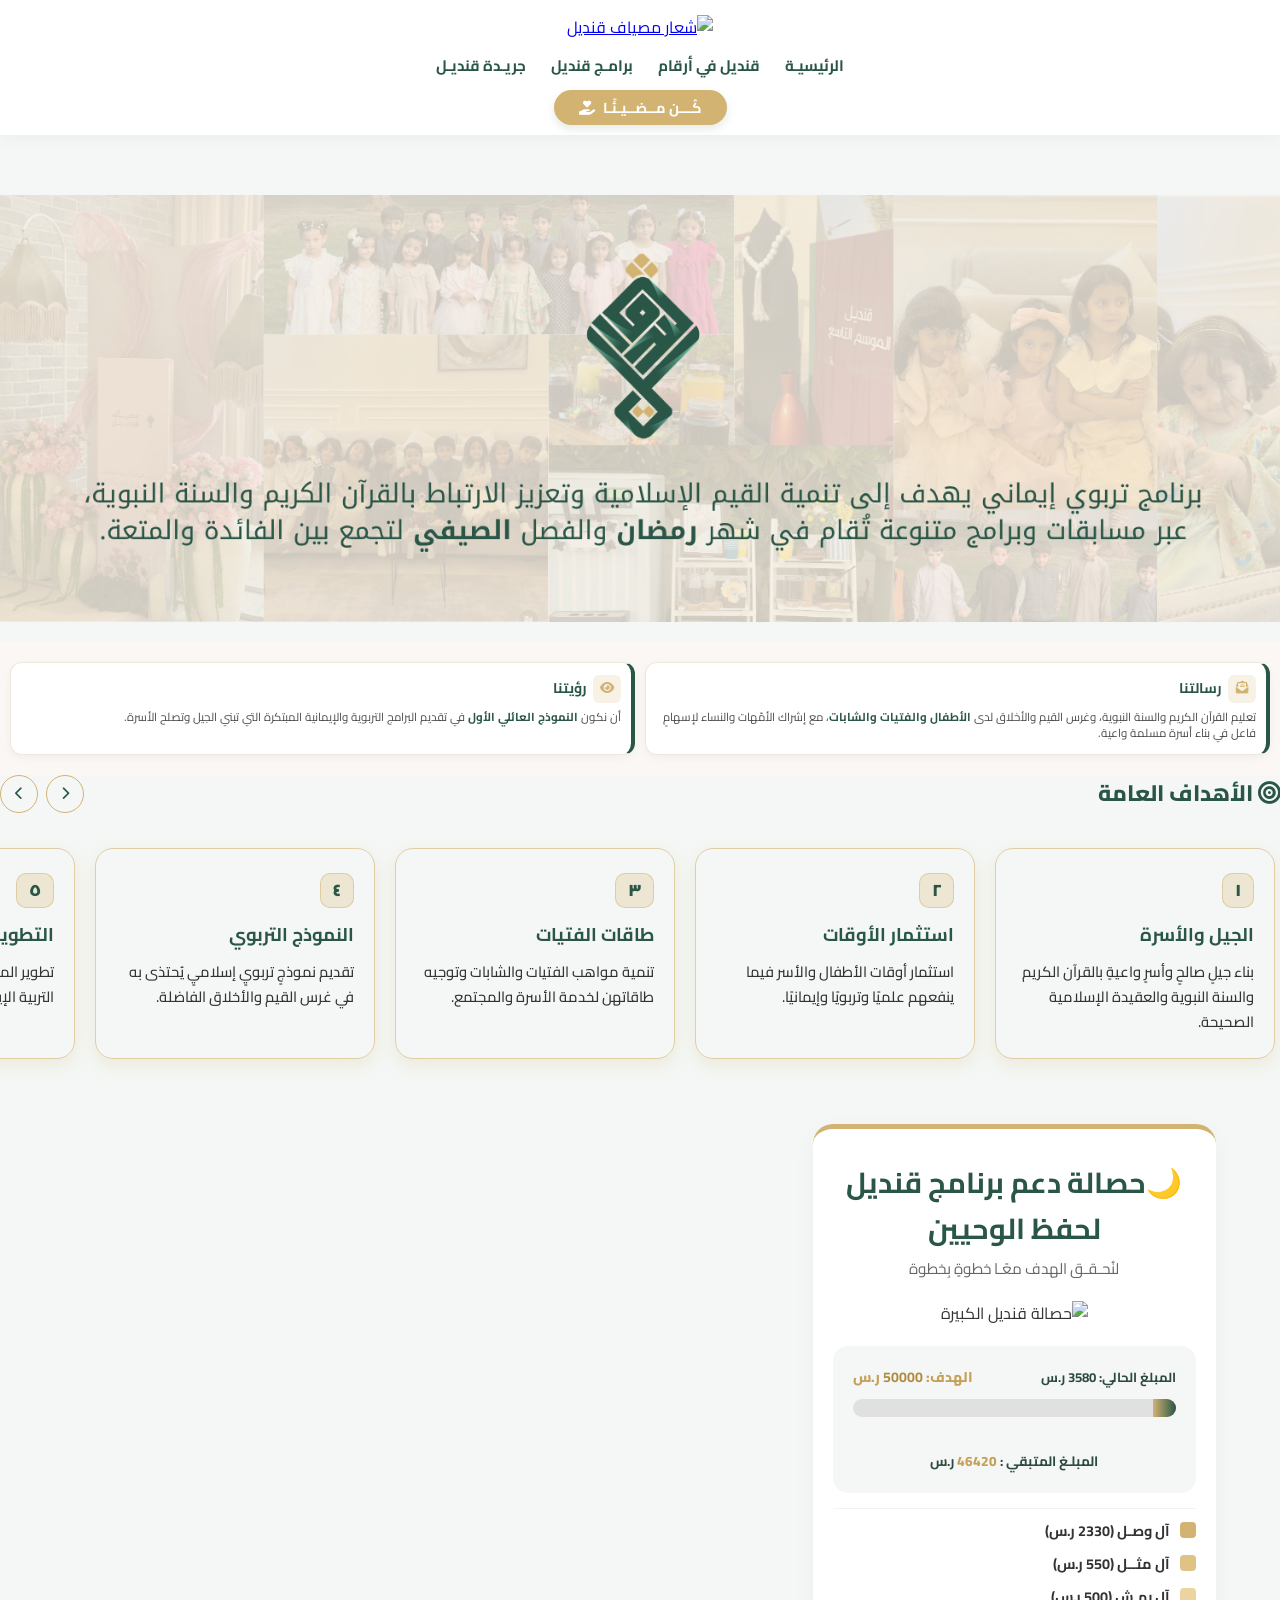
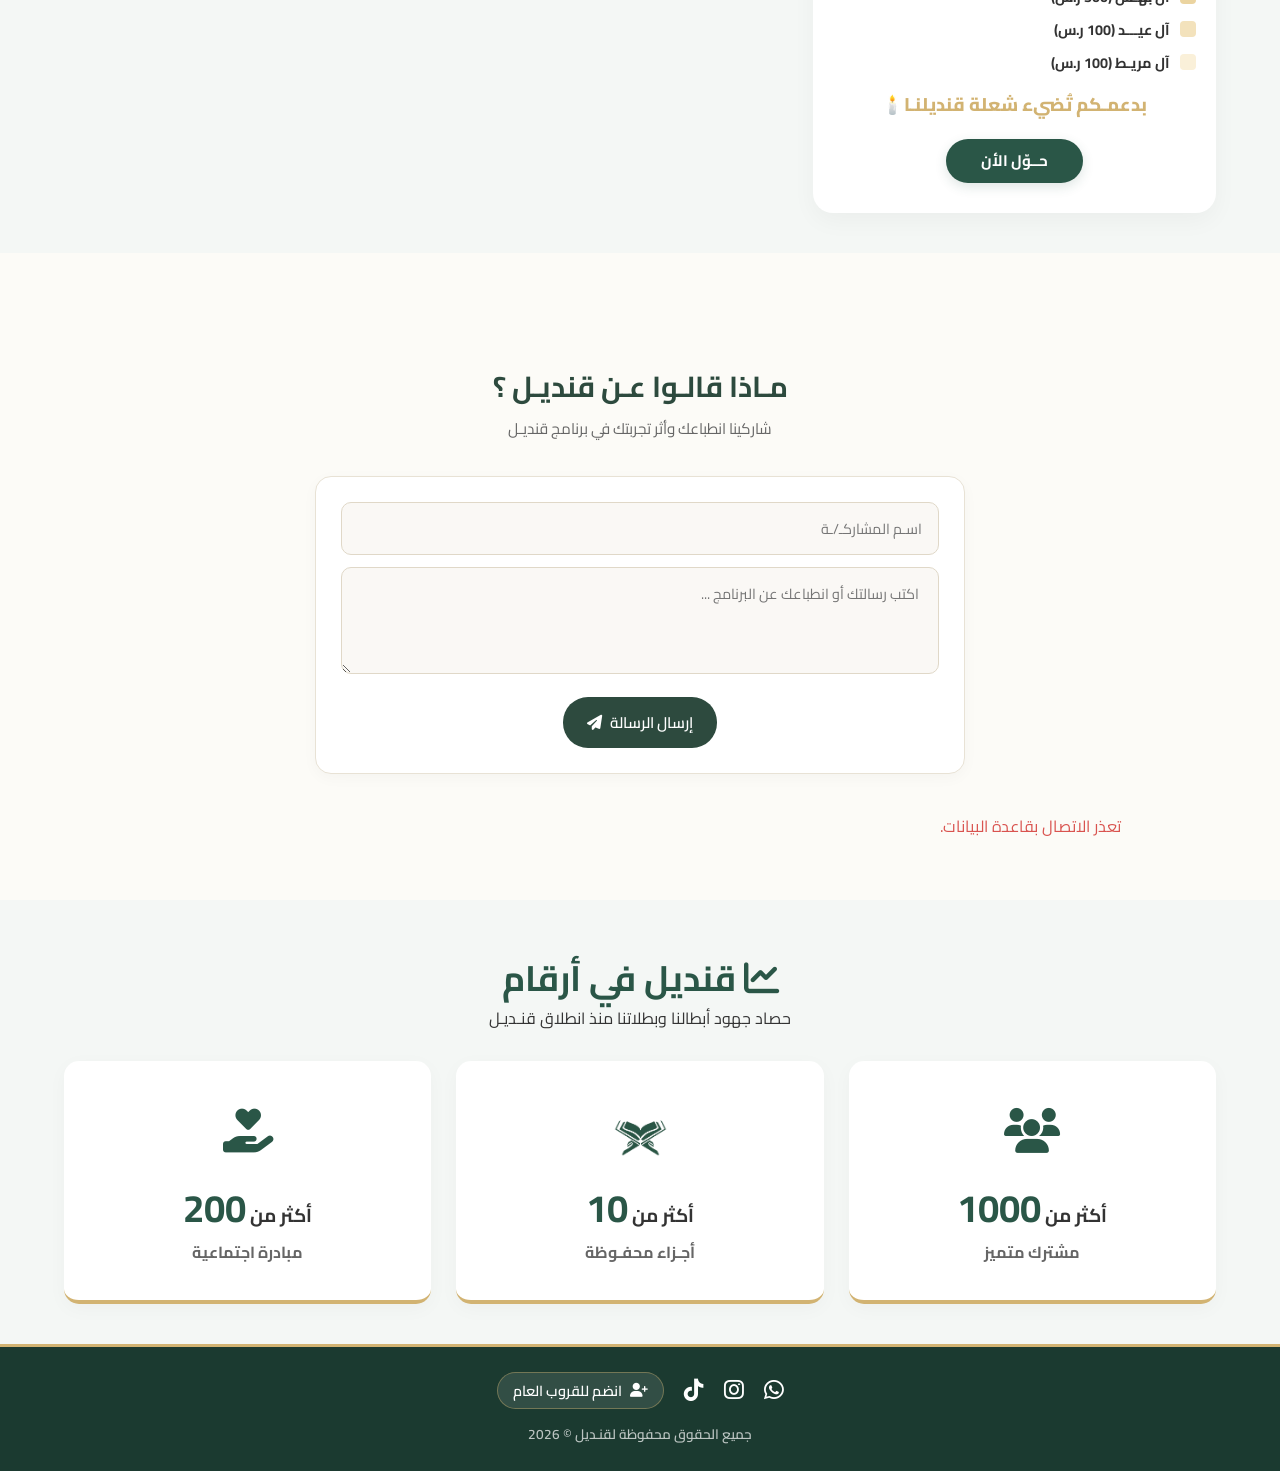
==== index.html @ 4ba412f4 "Update index.html" ====
<!DOCTYPE html>
<html lang="ar" dir="rtl">
<head>
    <meta charset="UTF-8">
    <meta name="viewport" content="width=device-width, initial-scale=1.0">
    <title>قنديل</title>
    <!-- استدعاء خط Cairo المعتمد -->
    <link rel="preconnect" href="https://fonts.googleapis.com">
    <link rel="preconnect" href="https://fonts.gstatic.com" crossorigin>
    <link href="https://fonts.googleapis.com/css2?family=Cairo:wght@400;600;700;900&display=swap" rel="stylesheet">
    <!-- مكتبة الأيقونات Font Awesome -->
    <link rel="stylesheet" href="https://cdnjs.cloudflare.com/ajax/libs/font-awesome/6.4.0/css/all.min.css">
    <link rel="stylesheet" href="styleq.css">
    
    <!-- مكتبة قصاصات الاحتفال الخفيفة -->
    <script src="https://cdn.jsdelivr.net/npm/canvas-confetti@1.6.0/dist/confetti.browser.min.js"></script>

    <!-- ⚡ مهم جداً: استدعاء مكتبة Supabase ⚡ -->
    <script src="https://cdn.jsdelivr.net/npm/@supabase/supabase-js@2"></script>
</head>
<body>
<header>
    <div class="container navbar">
        <!-- الشعار في الأعلى ليكون بالوسط تماماً -->
        <div class="nav-logo-row">
            <a href="index.html#hero">
                <img src="شفاف%20%20قنديل.png" alt="شعار مصياف قنديل" class="nav-logo">
            </a>
        </div>

        <!-- روابط التنقل تحت الشعار مباشرة -->
        <div class="nav-links-row">
            <nav>
                <ul class="nav-links">
                    <li><a href="index.html" title="الرئيسية"> الرئيسيـة </a></li>
                    <li><a href="index.html#stats">قنديل في أرقام</a></li>
                    <li><a href="seasons.html">برامـج قنديل</a></li>
                    <li><a href="newp.html">جريـدة قنديـل</a></li>
                </ul>
            </nav>
        </div>

        <!-- 3. زر كن مضيئاً بحجم صغير وملموم في الأسفل -->
        <div class="nav-bottom-row">
            <a href="IBAN.html" class="nav-support-btn">
                كُـــن مــضــيـئًـا <i class="fa-solid fa-hand-holding-heart"></i>
            </a>
        </div>

    </div>
</header>

<!-- قسم الصورة التعريفية الرئيسية (Hero Banner) -->
<div class="hero-banner-container">
    <img src="هيدر تويتر اخضر بسيط عن مصمم جرافيك.png" alt="مصياف قنديل" class="hero-banner-img">
</div>
    
<section id="about-qandeel" class="clean-about-section">
    <div class="side-by-side-wrapper">

        <!-- كارت الرسالة الأبيض -->
        <div class="white-card">
            <div class="card-header-inline">
                <div class="card-icon-box">
                    <i class="fa-solid fa-envelope-open-text"></i>
                </div>
                <h3>رسالتنا</h3>
            </div>
            <p>
                تعليم القرآن الكريم والسنة النبوية، وغرس القيم والأخلاق لدى <strong>الأطفال والفتيات والشابات</strong>، مع إشراك الأمّهات والنساء لإسهامٍ فاعل في بناء أسرة مسلمة واعية.
            </p>
        </div>

        <!-- كارت الرؤية الأبيض -->
        <div class="white-card">
            <div class="card-header-inline">
                <div class="card-icon-box">
                    <i class="fa-solid fa-eye"></i>
                </div>
                <h3>رؤيتنا</h3>
            </div>
            <p>
                أن نكون <strong>النموذج العائلي الأول</strong> في تقديم البرامج التربوية والإيمانية المبتكرة التي تبني الجيل وتصلح الأسرة.
            </p>
        </div>

    </div>
</section>

        <!-- الأهداف العامة: سلايدر أفقي -->
        <div class="goals-header-row">
            <div class="goals-title">
                <h2><i class="fa-solid fa-bullseye"></i> الأهداف العامة</h2>
            </div>
            <!-- أسهم التحريك -->
            <div class="slider-controls">
                <button onclick="scrollGoals('right')" class="slider-arrow" title="السابق"><i class="fa-solid fa-chevron-right"></i></button>
                <button onclick="scrollGoals('left')" class="slider-arrow" title="التالي"><i class="fa-solid fa-chevron-left"></i></button>
            </div>
        </div>

        <!-- الحاوية الأفقية للأهداف -->
<div class="goals-carousel" id="goalsCarousel">
    <div class="goal-slider-card">
        <span class="goal-num">١</span>
        <h4>الجيل والأسرة</h4>
        <p>بناء جيلٍ صالحٍ وأسرٍ واعيةٍ بالقرآن الكريم والسنة النبوية والعقيدة الإسلامية الصحيحة.</p>
    </div>

    <div class="goal-slider-card">
        <span class="goal-num">٢</span>
        <h4>استثمار الأوقات</h4>
        <p>استثمار أوقات الأطفال والأسر فيما ينفعهم علميًا وتربويًا وإيمانيًا.</p>
    </div>

    <div class="goal-slider-card">
        <span class="goal-num">٣</span>
        <h4>طاقات الفتيات</h4>
        <p>تنمية مواهب الفتيات والشابات وتوجيه طاقاتهن لخدمة الأسرة والمجتمع.</p>
    </div>

    <div class="goal-slider-card">
        <span class="goal-num">٤</span>
        <h4>النموذج التربوي</h4>
        <p>تقديم نموذجٍ تربويٍ إسلاميٍ يُحتذى به في غرس القيم والأخلاق الفاضلة.</p>
    </div>

    <div class="goal-slider-card">
        <span class="goal-num">٥</span>
        <h4>التطوير والتوسع</h4>
        <p>تطوير المبادرة وتوسيع نطاقها بما يخدم التربية الإيمانية والأخلاقية.</p>
    </div>

    <div class="goal-slider-card">
        <span class="goal-num">٦</span>
        <h4>الاستمرارية والنجاح</h4>
        <p>تشجيع الأسر على المشاركة وتنظيم العمل بما يضمن استمراره ونجاحه.</p>
    </div>
</div>

    </div>
</section>
    
<!-- لوحة التفاعل الرئيسية -->
<section id="main-dashboard" class="dashboard-section">
    <div class="container dashboard-grid">

        <!-- العمود الأيمن: الحصالة -->
        <div class="right-column-box">
            <div class="section-title-box">
                <h2>🌙حصالة دعم برنامج قنديل لحفظ الوحيين </h2>
                <p>لنُحـقـق الهدف معًـا خطوةٍ بِخطوة</p>
            </div>

            <div class="money-box-img-container">
                <img src="حصالةقنديل.png" alt="حصالة قنديل الكبيرة" class="money-box-large-img">
            </div>

            <div class="progress-container-box">
                <div class="progress-info-top">
                    <span>المبلغ الحالي: <strong id="current-amount">3580</strong> ر.س</span>
                    <span class="goal-text">الهدف: <strong id="goal-amount">50000</strong> ر.س</span>
                </div>

                <div class="progress-bar-bg">
                    <div id="progress-fill" class="progress-bar-fill" style="width: 7.16%;"></div>
                </div>

                <div class="progress-info-bottom">
                    <span>المبلـغ المتبقي : <strong id="remaining-amount">0</strong> ر.س</span>
                </div>
            </div>

           <div class="families-legend">
    <!-- الأكثر دعماً: ذهبي صريح -->
    <div class="legend-item">
        <span class="color-box" style="background-color: #D2B372;"></span> <span class="family-name">آل وصـل (2330 ر.س)</span>
    </div>
    
    <!-- الدعم المتوسط: ذهبي أفتح قليلاً -->
    <div class="legend-item">
        <span class="color-box" style="background-color: #DEC385;"></span> <span class="family-name">آل مثــل (550 ر.س)</span>
    </div>
    <div class="legend-item">
        <span class="color-box" style="background-color: #EBD4A0;"></span> <span class="family-name">آل بهـش (500 ر.س)</span>
    </div>
    
    <!-- الأقل دعماً (صفر): ذهبي هادئ جداً -->
    <div class="legend-item">
        <span class="color-box" style="background-color: #F3E2BC;"></span> <span class="family-name">آل عيـــد (100 ر.س)</span>
    </div>

    <div class="legend-item">
        <span class="color-box" style="background-color: #FAF0D9;"></span> <span class="family-name">آل مريـط (100 ر.س)</span>
    </div>

    
</div>

            <div class="milestone-text-only">
                <h6 class="milestone-title">
                    <p>️بدعمـكم تُضيء شعلة قنديلنـا🕯️</p>
                </h6>
            </div>

            <div class="motivation-btn-row">
                <a href="IBAN.html" class="btn-transfer-now">حــوّل الأن</a>
            </div>
        </div>

    </div>
</section>

<!-- قسم آراء ورسائل أمهات قنديل -->
<section class="reviews-section" id="reviews">
    <div class="container">
        <div class="section-title">
            <h2> مـاذا قالـوا عـن قنديـل ؟ </h2>
            <p>شاركينا انطباعك وأثر تجربتك في برنامج قنديـل</p>
        </div>

        <div class="review-form-card">
            <form id="reviewForm" onsubmit="return addReview(event)">
                <div class="form-group-row">
                    <input type="text" id="momName" placeholder="اسـم المشاركـ/ـة " required>
                </div>
                <textarea id="reviewText" rows="3" placeholder=" اكتب رسالتك أو انطباعك عن البرنامج ..." required></textarea>
                <button type="submit" id="submitBtn" class="submit-review-btn">
                    إرسال الرسالة <i class="fa-solid fa-paper-plane"></i>
                </button>
            </form>
        </div>

        <div class="reviews-grid" id="reviewsGrid">
            <!-- جاري تحميل الرسائل... -->
        </div>
    </div>
</section>

<!-- قسم قنديل في أرقام -->
<section id="stats" class="stats-section">
    <div class="container">
        <div class="section-title">
            <h2><i class="fa-solid fa-chart-line"></i> قنديل في أرقام</h2>
            <p>حصاد جهود أبطالنا وبطلاتنا منذ انطلاق قنـديـل</p>
        </div>
        <div class="stats-grid">
            <div class="stat-item">
                <div class="stat-icon"><i class="fa-solid fa-users"></i></div>
                <h3>أكثر من <span class="counter" data-target="1000">1000</span></h3>
                <p>مشترك متميز</p>
            </div>
            <div class="stat-item">
                <div class="stat-icon"><img src="ايقونة%20قران%20(2).png" class="quran-custom-icon" alt="أجزاء محفوظة"></div>
                <h3>أكثر من <span class="counter" data-target="10">10</span></h3>
                <p>أجـزاء محفـوظة</p>
            </div>
            <div class="stat-item">
                <div class="stat-icon"><i class="fa-solid fa-hand-holding-heart"></i></div>
                <h3>أكثر من <span class="counter" data-target="200">200</span></h3>
                <p>مبادرة اجتماعية</p>
            </div>
        </div>
    </div>
</section>

<!-- الفوتر -->
<footer>
    <div class="container footer-container">
        <div class="footer-socials">
            <a href="https://wa.me/966579517751" target="_blank" title="واتساب المبادرة" class="footer-icon-link">
                <i class="fa-brands fa-whatsapp"></i>
            </a>
            <a href="https://www.instagram.com/qandeel_fund" target="_blank" title="انستقرام المبادرة" class="footer-icon-link">
             <i class="fa-brands fa-instagram"></i>
            </a>
            <a href="https://www.tiktok.com/@qandeel_fund?_r=1&_t=ZS-97tT4upqG7I" target="_blank" title="تيك توك المبادرة" class="footer-icon-link">
            <i class="fa-brands fa-tiktok"></i>
            </a>
            <a href="https://chat.whatsapp.com/KPNoigsbJTEI9pqOmeyUr5?mode=gi_t" target="_blank" title="القروب العام" class="footer-icon-link join-icon">
                <i class="fa-solid fa-user-plus"></i> <span class="icon-text">انضم للقروب العام</span>
            </a>
        </div>

        <div class="footer-rights">
            <p>جميع الحقوق محفوظة لقنـديل © 2026</p>
        </div>
    </div>
</footer>

<script>
// إعداد الربط مع Supabase
const SUPABASE_URL = 'https://xdowyhritvgnfsgvfjxf.supabase.co';
const SUPABASE_KEY = 'sb_publishable_ZgUoyo5AaEyX9qrDGy3eOQ_VclCKdwu';

let supabaseClient;
if (typeof supabase !== 'undefined') {
    supabaseClient = supabase.createClient(SUPABASE_URL, SUPABASE_KEY);
} else {
    console.error("مكتبة Supabase لم يتم تحميلها بشكل صحيح.");
}

document.addEventListener("DOMContentLoaded", function() {
    // 1. حساب المبلغ المتبقي تلقائياً
    const current = parseFloat(document.getElementById("current-amount")?.innerText) || 0;
    const goal = parseFloat(document.getElementById("goal-amount")?.innerText) || 0;
    
    let remaining = goal - current;
    if (remaining < 0) remaining = 0;
    
    const remainingEl = document.getElementById("remaining-amount");
    if (remainingEl) remainingEl.innerText = remaining;

    // 2. الاحتفال عند الشاشة إذا كان المتبقي 0
    if (remaining === 0 && typeof confetti === 'function') {
        const targetSection = document.querySelector(".progress-container-box");
        if (targetSection) {
            let hasCelebrated = false;
            const observer = new IntersectionObserver((entries) => {
                entries.forEach(entry => {
                    if (entry.isIntersecting && !hasCelebrated) {
                        hasCelebrated = true;
                        confetti({ particleCount: 100, spread: 70, origin: { y: 0.6 } });
                    }
                });
            }, { threshold: 0.5 });
            observer.observe(targetSection);
        }
    }

    // 3. جلب الرسائل فور فتح الصفحة
    loadReviews();
});

// دالة جلب الرسائل من قاعدة البيانات
async function loadReviews() {
    const reviewsGrid = document.getElementById('reviewsGrid');
    if (!reviewsGrid) return;

    reviewsGrid.innerHTML = '<p style="text-align: center; color: #888; width: 100%;">جاري تحميل الرسائل... 🌱</p>';

    if (!supabaseClient) {
        reviewsGrid.innerHTML = '<p style="text-align: center; color: #d9534f; width: 100%;">تعذر الاتصال بقاعدة البيانات.</p>';
        return;
    }

    const { data: reviews, error } = await supabaseClient
        .from('reviews')
        .select('*')
        .order('created_at', { ascending: false });

    if (error) {
        console.error('خطأ في جلب الرسائل:', error);
        reviewsGrid.innerHTML = '<p style="text-align: center; color: #888; width: 100%;">تعذر تحميل الرسائل حالياً.</p>';
        return;
    }

    reviewsGrid.innerHTML = '';

    if (!reviews || reviews.length === 0) {
        reviewsGrid.innerHTML = '<p style="text-align: center; color: #888; width: 100%;">كن أول من يشاركنا انطباعه 🤍</p>';
        return;
    }

    reviews.forEach(review => {
        const reviewCard = document.createElement('div');
        reviewCard.className = 'review-card';
        reviewCard.innerHTML = `
            <div class="review-header">
                <div class="review-avatar"><i class="fa-solid fa-heart"></i></div>
                <div class="review-info">
                    <h4>${review.mom_name}</h4>
                </div>
            </div>
            <p class="review-text">"${review.review_text}"</p>
        `;
        reviewsGrid.appendChild(reviewCard);
    });
}

// دالة إرسال وحفظ الرسالة في Supabase
async function addReview(e) {
    if (e) e.preventDefault();

    const momName = document.getElementById('momName').value.trim();
    const reviewText = document.getElementById('reviewText').value.trim();
    const submitBtn = document.getElementById('submitBtn');

    if (!momName || !reviewText) {
        alert("لطفاً اكمل كافة الحقول قبل الإرسال 🌱");
        return false;
    }

    if (!supabaseClient) {
        alert("خطأ في الاتصال بالخدمة، يرجى إعادة تحديث الصفحة.");
        return false;
    }

    submitBtn.disabled = true;
    submitBtn.innerText = "جاري الإرسال...";

    const { error } = await supabaseClient
        .from('reviews')
        .insert([{ mom_name: momName, review_text: reviewText }]);

    submitBtn.disabled = false;
    submitBtn.innerHTML = 'إرسال الرسالة <i class="fa-solid fa-paper-plane"></i>';

    if (error) {
        console.error('خطأ في حفظ الرسالة:', error);
        alert('حدث خطأ أثناء إرسال الرسالة، يرجى المحاولة لاحقاً.');
        return false;
    }

    document.getElementById('reviewForm').reset();
    alert("شكـرًا تم إرسال رسالتكِ بنجاح ! 🕯️");
    loadReviews(); // إعادة جلب الرسائل مباشرة لتظهر الجديدة بأعلى القائمة
    return false;
}
     // دالة تحريك الأهداف يميناً ويساراً
function scrollGoals(direction) {
    const carousel = document.getElementById('goalsCarousel');
    if (!carousel) return;

    // التمرير بمقدار عرض بطاقتين
    const scrollAmount = 300;

    if (direction === 'left') {
        carousel.scrollBy({ left: -scrollAmount, behavior: 'smooth' });
    } else {
        carousel.scrollBy({ left: scrollAmount, behavior: 'smooth' });
    }
}
</script>

<!-- استدعاء ملف الجافا سكريبت للعدادات وشريط التقدم -->
<script type="text/javascript" src="./script.js?v=1.2"></script>

</body>
</html>
---- styleq.css ----
/* =======================================================
   1. إعدادات المتغيرات والألوان بناءً على هوية قنديل
   ======================================================= */
:root {
    --primary-color: #2A5647;   /* الأخضر الداكن المعتمد للهوية */
    --accent-color: #D2B372;    /* الذهبي المعتمد (شعلة النور) */
    --light-bg: #f4f7f5;        /* خلفية مريحة */
    --white: #ffffff;
    --text-color: #333333;
    --transition: all 0.4s ease;
}

* {
    margin: 0;
    padding: 0;
    box-sizing: border-box;
    font-family: 'Cairo', sans-serif;
}

/* تنسيق بنر الهيدر الرئيسي *//* تنسيق البنر الرئيسي بعرض كامل وبدون زوايا دائرية */
.hero-banner-container {
    width: 100%;
    margin: 0 0 20px 0;
    padding: 0; /* إلغاء الحواف الداخلية لتتصل بالشاشة */
    box-sizing: border-box;
}

.hero-banner-img {
    width: 100%;
    height: auto;
    display: block;
    border-radius: 0 !important; /* إلغاء الحواف الدائرية تماماً */
    box-shadow: none; /* إلغاء الظل لإعطاء مظهر ثوري وفلات */
    object-fit: cover;
}

/* للجوال: ثبات الصورة وتمددها الكامل */
@media (max-width: 768px) {
    .hero-banner-container {
        margin: 0 0 16px 0;
        padding: 0 !important;
    }

    .hero-banner-img {
        border-radius: 0 !important;
    }
}
html {
    scroll-behavior: smooth;
}

body {
    background-color: var(--light-bg);
    color: var(--text-color);
    line-height: 1.6;
    overflow-x: hidden; /* يمنع أي ظهور لشريط التمرير العرضي المزعج في الآيفون */
    padding-top: 195px !important; /* مسافة تعويضية علوية لضمان عدم اختفاء بداية الـ Hero تحت الهيدر المطور المكون من 3 أسطر */
}

.container {
    width: 90%;
    max-width: 1300px;
    margin: 0 auto;
}

/* =======================================================
   2. الهيدر وشريط التنقل العلوي الثابت والمطور (Navbar)
   ======================================================= */
header {
    background-color: var(--white);
    box-shadow: 0 4px 15px rgba(0, 0, 0, 0.04);
    position: fixed;
    top: 0;
    left: 0;
    width: 100%;
    z-index: 1000;
    padding: 15px 0 10px 0;
}

/* حاوية الهيدر ترتب الأسطر الثلاثة عمودياً وتحاذيها في الوسط */
.navbar {
    display: flex;
    flex-direction: column;
    align-items: center; /* توسيط كل شيء */
    gap: 12px;
    width: 100%;
}

/* السطر الأول: الشعار في المنتصف */
.nav-logo-row {
    display: flex;
    justify-content: center;
    width: 100%;
}

.nav-logo {
    height: 55px; /* حجم مناسب للشعار */
    width: auto;
    object-fit: contain;
}

/* السطر الثاني: الروابط مجمعة في الوسط تحت الشعار */
.nav-links-row {
    display: flex;
    justify-content: center;
    width: 100%;
}

.nav-links {
    display: flex;
    align-items: center;
    justify-content: center;
    gap: 25px;
    list-style: none;
    margin: 0;
    padding: 0;
}

.nav-links li a {
    text-decoration: none;
    color: var(--primary-color);
    font-weight: 700;
    font-size: 0.95rem;
    transition: var(--transition);
}

.nav-links li a:hover {
    color: var(--accent-color);
}

/* حاوية الزر لتوسيطه وإعطائه مسافة مريحة من الأعلى */
.motivation-btn-row {
    display: flex;
    justify-content: center;
    width: 100%;
    margin-top: 15px; /* مسافة تفصله عن الجملة التشجيعية */
}

/* تصميم زر حوّل الآن بهوية قنديل */
.btn-transfer-now {
    background-color: var(--primary-color); /* اللون الأخضر الرسمي */
    color: var(--white) !important;
    padding: 10px 35px; /* حجم متناسق ورشيق */
    border-radius: 50px; /* زوايا دائرية ناعمة */
    text-decoration: none;
    font-weight: 700;
    font-size: 0.95rem;
    box-shadow: 0 4px 12px rgba(42, 86, 71, 0.15);
    transition: var(--transition);
    display: inline-flex;
    align-items: center;
    justify-content: center;
}

/* تأثيرات حركة ذكية عند تمرير الماوس */
.btn-transfer-now:hover {
    background-color: var(--accent-color); /* يتحول للذهبي عند التمرير */
    color: var(--white) !important;
    transform: translateY(-2px);
    box-shadow: 0 6px 15px rgba(210, 179, 114, 0.25);
}

/* ضبط متجاوب وخاص بشاشات الجوال والآيفون لكي يحافظ على فخامته */
@media (max-width: 440px) {
    .btn-transfer-now {
        font-size: 0.88rem !important;
        padding: 8px 30px !important;
        width: 80% !important; /* يأخذ مساحة مناسبة ومريحة للضغط بالإصبع على الجوال */
    }
}
/* ==========================================
   إلغاء الخلفية الزيتية وفرض الكروت البيضاء أفقياً
   ========================================== */

/* السيكشن الخارجي باللون البيج الفاتح بدون أي خلفية زيتية */
.clean-about-section,
#about-qandeel {
    background-color: #faf7f5 !important;
    background: #faf7f5 !important;
    padding: 20px 10px !important;
    width: 100% !important;
    box-sizing: border-box !important;
}

/* الحاوية الأفقية للمربعين */
.side-by-side-wrapper {
    display: grid !important;
    grid-template-columns: 1fr 1fr !important; /* فرض عمودين أفقياً */
    gap: 10px !important;
    width: 100% !important;
    background: transparent !important;
    padding: 0 !important;
    margin: 0 !important;
    box-sizing: border-box !important;
}

/* المربع الأبيض */
.side-by-side-wrapper .white-card {
    background-color: #ffffff !important;
    background: #ffffff !important;
    border-radius: 12px !important;
    padding: 12px 10px !important;
    border: 1px solid #efe8dd !important;
    border-right: 4px solid #2a5647 !important; /* الخط الزيتي الجانبي فقط */
    box-shadow: 0 3px 10px rgba(0, 0, 0, 0.04) !important;
    box-sizing: border-box !important;
    margin: 0 !important;
    width: 100% !important;
}

/* الترويسة والأيقونة والعنوان */
.side-by-side-wrapper .card-header-inline {
    display: flex !important;
    align-items: center !important;
    gap: 6px !important;
    margin-bottom: 6px !important;
}

.side-by-side-wrapper .card-icon-box {
    width: 28px !important;
    height: 28px !important;
    background-color: rgba(210, 179, 114, 0.18) !important;
    color: #d2b372 !important;
    border-radius: 6px !important;
    display: flex !important;
    align-items: center !important;
    justify-content: center !important;
    font-size: 0.8rem !important;
    flex-shrink: 0 !important;
}

.side-by-side-wrapper .white-card h3 {
    font-family: 'Cairo', sans-serif !important;
    font-size: 0.88rem !important;
    color: #2a5647 !important;
    font-weight: 700 !important;
    margin: 0 !important;
}

.side-by-side-wrapper .white-card p {
    font-family: 'Cairo', sans-serif !important;
    font-size: 0.72rem !important;
    color: #4a4a4a !important;
    line-height: 1.45 !important;
    margin: 0 !important;
    text-align: right !important;
}

.side-by-side-wrapper .white-card p strong {
    color: #2a5647 !important;
}

/* ------------------------------------------
   3. رأس قسم الأهداف والأسهم
   ------------------------------------------ */
.goals-header-row {
    display: flex;
    justify-content: space-between;
    align-items: center;
    margin-bottom: 20px;
}

.goals-title h2 {
    font-family: 'Cairo', sans-serif;
    font-size: 1.4rem;
    color: #2a5647 !important;
    font-weight: 800;
    margin: 0;
}

.slider-controls {
    display: flex;
    gap: 8px;
}

.slider-arrow {
    background: transparent;
    border: 1px solid #d2b372 !important;
    color: #2a5647 !important;
    width: 38px;
    height: 38px;
    border-radius: 50%;
    cursor: pointer;
    display: flex;
    align-items: center;
    justify-content: center;
    transition: all 0.3s ease;
}

.slider-arrow:hover {
    background: #d2b372;
    color: #ffffff !important;
    box-shadow: 0 0 10px rgba(210, 179, 114, 0.4);
}

/* ------------------------------------------
   4. سلايدر بطاقات الأهداف
   ------------------------------------------ */
.goals-carousel {
    display: flex;
    gap: 20px;
    overflow-x: auto;
    scroll-behavior: smooth;
    padding: 15px 5px 25px 5px;
    -webkit-overflow-scrolling: touch;
}

.goals-carousel::-webkit-scrollbar {
    height: 5px;
}

.goals-carousel::-webkit-scrollbar-thumb {
    background: #d2b372;
    border-radius: 10px;
}

.goals-carousel::-webkit-scrollbar-track {
    background: transparent;
}

.goal-slider-card {
    min-width: 260px;
    max-width: 280px;
    background: transparent !important;
    border-radius: 18px;
    padding: 24px 20px;
    flex-shrink: 0;
    position: relative;
    border: 1.5px solid rgba(210, 179, 114, 0.6) !important;
    box-shadow: 0 6px 18px rgba(210, 179, 114, 0.2) !important;
    transition: all 0.3s ease;
}

.goal-slider-card:hover {
    transform: translateY(-4px);
    border-color: #d2b372 !important;
    box-shadow: 0 8px 25px rgba(210, 179, 114, 0.4) !important;
}

.goal-num {
    font-family: 'Cairo', sans-serif;
    font-weight: 900;
    color: #2a5647 !important;
    font-size: 1.05rem;
    background: rgba(210, 179, 114, 0.25) !important;
    border: 1px solid rgba(210, 179, 114, 0.5);
    padding: 3px 12px;
    border-radius: 10px;
    display: inline-block;
    margin-bottom: 12px;
}

.goal-slider-card h4 {
    font-family: 'Cairo', sans-serif;
    font-size: 1.15rem;
    color: #2a5647 !important;
    font-weight: 700;
    margin: 0 0 10px 0;
}

.goal-slider-card p {
    font-family: 'Cairo', sans-serif;
    font-size: 0.92rem;
    color: #333333 !important;
    font-weight: 500;
    line-height: 1.7;
    margin: 0;
}

/* ==========================================
   التجاوب الحقيقي مع الجوال (Media Query موحدة)
   ========================================== */
@media (max-width: 768px) {
    /* إلغاء أي هوامش مقيدة للشاشة */
    .about-section,
    #about-qandeel {
        padding: 25px 12px !important;
    }

    #about-qandeel .container {
        padding-left: 0 !important;
        padding-right: 0 !important;
        max-width: 100% !important;
        width: 100% !important;
    }

    /* جعل الكروت تأخذ العرض الكامل للشاشة بدون انكماش */
    .main-about-card,
    .overview-card {
        width: 100% !important;
        max-width: 100% !important;
        padding: 20px 16px !important;
        border-radius: 14px;
        margin-bottom: 15px;
        box-sizing: border-box !important;
    }

    .main-about-card h3,
    .overview-card h3 {
        font-size: 1.15rem !important;
        margin-bottom: 8px !important;
        text-align: right;
    }

    .main-about-card p,
    .overview-card p {
        font-size: 0.88rem !important;
        line-height: 1.65 !important;
        font-weight: 500 !important;
        text-align: right;
    }

    /* تحويل شبكة الرؤية والرسالة إلى قائمة عمودية بعرض كامل */
    .vision-mission-grid {
        display: flex !important;
        flex-direction: column !important;
        gap: 15px !important;
        margin-bottom: 30px !important;
        width: 100% !important;
    }

    .about-card-logo {
        max-height: 38px;
        margin: 0 auto 10px auto;
        display: block;
    }

    .card-icon {
        font-size: 1.6rem;
        margin-bottom: 8px;
        text-align: right;
    }

    /* تكييف الأهداف للجوال */
    .goals-title h2 {
        font-size: 1.2rem;
    }

    .goal-slider-card {
        min-width: 230px;
        max-width: 250px;
        padding: 18px 15px;
    }

    .goal-slider-card p {
        font-size: 0.85rem;
    }
}
@media (max-width: 768px) {
    .about-card-logo,
    .main-about-card .about-card-logo {
        max-height: 38px;
        margin-right: 0 !important;
        margin-left: auto !important;
        display: block;
    }
}

/* ==========================================
   قسم آراء ورسائل أمهات قنديل
   ========================================== */
.reviews-section {
    padding: 60px 0;
    background-color: #fcfbf7; /* خلفية ناعمة وفاخرة */
}

.reviews-section .section-title {
    text-align: center;
    margin-bottom: 35px;
}

.reviews-section .section-title h2 {
    color: #2D4A3E; /* اللون الزيتي الرئيسي */
    font-size: 1.8rem;
    font-weight: 700;
    margin-bottom: 8px;
}

.reviews-section .section-title h2 i {
    color: #c5a059; /* اللون الذهبي للأيقونة */
    margin-left: 6px;
}

.reviews-section .section-title p {
    color: #666;
    font-size: 0.95rem;
}

/* بطاقة نموذج كتابة التعليق */
.review-form-card {
    background: #ffffff;
    border: 1px solid #e8e2d5;
    border-radius: 16px;
    padding: 25px;
    max-width: 650px;
    margin: 0 auto 40px auto;
    box-shadow: 0 4px 15px rgba(0, 0, 0, 0.03);
}

.form-group-row {
    display: flex;
    gap: 12px;
    margin-bottom: 12px;
}

.form-group-row input,
.review-form-card textarea {
    width: 100%;
    padding: 12px 16px;
    border: 1.5px solid #e0d8c8;
    border-radius: 10px;
    font-family: 'Cairo', sans-serif;
    font-size: 0.9rem;
    background-color: #faf8f5;
    color: #333;
    transition: all 0.3s ease;
    outline: none;
}

.form-group-row input:focus,
.review-form-card textarea:focus {
    border-color: #c5a059;
    background-color: #fff;
    box-shadow: 0 0 0 3px rgba(197, 160, 89, 0.15);
}

.review-form-card textarea {
    resize: vertical;
    min-height: 90px;
    margin-bottom: 15px;
}

.submit-review-btn {
    background-color: #2D4A3E;
    color: #ffffff;
    border: none;
    padding: 11px 24px;
    border-radius: 25px;
    font-family: 'Cairo', sans-serif;
    font-size: 0.95rem;
    font-weight: 600;
    cursor: pointer;
    display: flex;
    align-items: center;
    justify-content: center;
    gap: 8px;
    margin: 0 auto;
    transition: all 0.3s ease;
}

.submit-review-btn:hover {
    background-color: #c5a059;
    transform: translateY(-2px);
    box-shadow: 0 4px 12px rgba(197, 160, 89, 0.25);
}

/* شبكة عرض كروت الرسائل */
.reviews-grid {
    display: grid;
    grid-template-columns: repeat(auto-fill, minmax(280px, 1fr));
    gap: 20px;
    margin-top: 20px;
}

/* بطاقة التعليق المعروضة */
.review-card {
    background: #ffffff;
    border-radius: 14px;
    padding: 20px;
    border: 1px solid #eee7da;
    border-top: 4px solid #c5a059; /* خط ذهبي أعلى البطاقة */
    box-shadow: 0 4px 10px rgba(0, 0, 0, 0.02);
    display: flex;
    flex-direction: column;
    gap: 12px;
    animation: fadeIn 0.4s ease;
}

.review-header {
    display: flex;
    align-items: center;
    gap: 12px;
}

.review-avatar {
    width: 42px;
    height: 42px;
    background-color: #f4efe4;
    color: #c5a059;
    border-radius: 50%;
    display: flex;
    align-items: center;
    justify-content: center;
    font-size: 1.1rem;
}

.review-info h4 {
    margin: 0;
    color: #2D4A3E;
    font-size: 0.95rem;
    font-weight: 700;
}

.review-info span {
    font-size: 0.8rem;
    color: #888;
}

.review-text {
    color: #444;
    font-size: 0.9rem;
    line-height: 1.6;
    margin: 0;
    font-style: italic;
}

/* حركة ظهور بسيطة للتعليق الجديد */
@keyframes fadeIn {
    from {
        opacity: 0;
        transform: translateY(10px);
    }
    to {
        opacity: 1;
        transform: translateY(0);
    }
}

/* تجاوب مع الشاشات الصغيرة (الجوال) */
@media (max-width: 600px) {
    .form-group-row {
        flex-direction: column;
    }
    .review-form-card {
        padding: 18px;
    }
}

/* السطر الثالث: زر الدعم المصغر */
.nav-bottom-row {
    display: flex;
    justify-content: center;
    width: 100%;
}

/* تصميم الزر المصغر والمحكوم بأبعاد ثابتة */
.nav-support-btn {
    background-color: var(--accent-color);
    color: var(--white) !important;
    padding: 6px 25px; /* تقليل الحشو ليكون أصغر وأرشق */
    max-width: 180px; /* تحديد عرض أقصى لكي لا يمتد ويصبح ضخماً */
    width: auto; /* يلغي الامتداد التلقائي */
    border-radius: 50px;
    text-decoration: none;
    font-weight: 700;
    font-size: 0.9rem; /* خط أصغر وأرتب */
    box-shadow: 0 4px 10px rgba(42, 86, 71, 0.12);
    transition: var(--transition);
    display: inline-flex;
    align-items: center;
    justify-content: center;
    gap: 8px;
}

.nav-support-btn:hover {
    background-color: var(--primary-color);
    transform: translateY(-2px);
    box-shadow: 0 6px 15px rgba(42, 86, 71, 0.2);
}

/* =======================================================
   3. قسم الترحيب الموحد (Hero Section) - فخامة متكاملة عمودية
   ======================================================= */
.hero-section {
    background: var(--white);
    padding: 60px 0;
    text-align: center;
    width: 100%;
}

.hero-container {
    max-width: 900px;
    margin: 0 auto;
    display: flex;
    flex-direction: column;
    align-items: center;
    gap: 30px; /* مسافة مريحة تفصل الترحيب الرئيسي عن بقية الأسطر */
}

/* جملة الترحيب الرئيسية */
.welcome-title {
    font-size: 2.2rem;
    font-weight: 900;
    color: var(--primary-color);
    margin: 0;
}

.welcome-title .brand-name {
    color: var(--accent-color);
}

/* حاوية الأسطر العمودية الثلاثة */
.hero-intro-content {
    display: flex;
    flex-direction: column;
    align-items: center;
    gap: 20px; /* مسافة متناسقة بين الأسطر الثلاثة تحت بعض */
    width: 100%;
}

/* السطر الأول */
.hero-main-text {
    font-size: 1.8rem;
    font-weight: 900;
    color: var(--accent-color);
    margin: 0;
    line-height: 1.4;
}

/* السطر الثاني */
.hero-sub-text {
    font-size: 1.3rem;
    font-weight: 700;
    color: var(--primary-color);
    margin: 0;
    line-height: 1.6;
}

/* السطر الثالث */
.hero-vision-text {
    font-size: 1.1rem;
    font-weight: 600;
    color: #555555;
    max-width: 850px;
    margin: 0 auto;
    line-height: 1.8;
}

.btn-primary {
    background-color: var(--primary-color);
    color: var(--white);
    padding: 14px 35px;
    border-radius: 30px;
    text-decoration: none;
    font-weight: 700;
    font-size: 1.1rem;
    transition: var(--transition);
    display: inline-block;
    box-shadow: 0 4px 15px rgba(42, 86, 71, 0.2);
}

.btn-primary:hover {
    background-color: var(--accent-color);
    color: var(--primary-color);
}

/* =======================================================
   4. لوحة التحكم الإحصائية (Dashboard Section)
   ======================================================= */
.dashboard-section {
    padding: 40px 0;
}

.dashboard-grid {
    display: grid;
    grid-template-columns: 35% 62%;
    gap: 3%;
    align-items: start;
}

.section-title-box h2 {
    color: var(--primary-color);
    font-size: 1.8rem;
    margin-bottom: 5px;
    font-weight: 700;
}

.stat-icon .quran-custom-icon {
    width: 55px;
    height: 60px;
    object-fit: contain;
    display: inline-block;
    vertical-align: middle;
}

.section-title-box p {
    color: #666;
    font-size: 0.95rem;
    margin-bottom: 20px;
}

/* بوكس الحصالة */
.right-column-box {
    background-color: var(--white);
    padding: 30px 20px;
    border-radius: 20px;
    box-shadow: 0 8px 25px rgba(0,0,0,0.04);
    border-top: 5px solid var(--accent-color);
    text-align: center;
}

.money-box-img-container {
    margin: 20px 0;
}

.money-box-large-img {
    max-width: 43%;
    height: auto;
    animation: pulse 2.5s infinite alternate;
}

@keyframes pulse {
    0% { transform: scale(1); }
    100% { transform: scale(1.04); }
}

/* =======================================================
   5. بوكس العداد ودليل ألوان العوائل الجديد
   ======================================================= */
.progress-container-box {
    background-color: var(--light-bg);
    padding: 20px;
    border-radius: 15px;
    margin-top: 15px;
    text-align: right;
}

.progress-info {
    display: flex;
    justify-content: space-between;
    font-size: 1rem;
    font-weight: 700;
    margin-bottom: 12px;
    direction: rtl;
}

.progress-bar-bg {
    background-color: #e0e0e0;
    height: 18px;
    border-radius: 10px;
    overflow: hidden;
    margin-bottom: 20px;
}

/* الكود يستهدف الكلاس الجديد الخاص بالرائدة فقط */
.winner-img-rowad {
    transform: translateY(7px) !important;
    object-position: bottom center !important;
}

.progress-bar-fill {
    background: linear-gradient(90deg, var(--accent-color), var(--primary-color));
    height: 100%;
    transition: width 1.5s ease-in-out;
}

/* دليل ألوان العوائل الرأسي المنظم للآيفون */
.families-legend {
    display: flex;
    flex-direction: column;
    gap: 10px;
    margin: 15px 0;
    padding-top: 10px;
    border-top: 1px solid rgba(0, 0, 0, 0.05);
}

.legend-item {
    display: flex;
    align-items: center;
    gap: 10px;
    direction: rtl;
}



.color-box {
    width: 16px;
    height: 16px;
    border-radius: 4px;
    display: inline-block;
    flex-shrink: 0;
}

.family-name {
    font-size: 0.9rem;
    font-weight: 700;
    color: var(--text-color);
}

.motivation-text {
    font-size: 0.85rem;
    color: var(--primary-color);
    font-weight: 700;
    margin-top: 15px;
    text-align: center;
}

/* =======================================================
   6. لوحة شرف النجوم والأرقام
   ======================================================= */
.left-column-stars {
    background-color: var(--white);
    padding: 30px;
    border-radius: 20px;
    box-shadow: 0 8px 25px rgba(0,0,0,0.04);
    border-top: 5px solid var(--primary-color);
}

.stars-categories-grid {
    display: grid;
    grid-template-columns: 1fr 1fr;
    gap: 20px;
}

.winner-card {
    background: var(--light-bg);
    border-radius: 15px;
    padding: 20px;
    position: relative;
    display: flex;
    flex-direction: column;
    align-items: center;
    text-align: center;
    transition: var(--transition);
    border: 1px solid #e3eae5;
}

.winner-card:hover {
    transform: translateY(-5px);
    box-shadow: 0 10px 20px rgba(42, 86, 71, 0.08);
}

.category-tag {
    position: absolute;
    top: 12px;
    right: 12px;
    background-color: var(--primary-color);
    color: var(--white);
    padding: 3px 12px;
    border-radius: 12px;
    font-size: 0.8rem;
    font-weight: 700;
}

.winner-avatar-box {
    width: 90px;
    height: 90px;
    border-radius: 50%;
    border: 3px solid var(--accent-color);
    overflow: hidden;
    margin: 15px 0 10px 0;
    background-color: #ddd;
}

.winner-img {
    width: 100%;
    height: 100%;
    object-fit: cover;
}

.winner-details h3 {
    color: var(--primary-color);
    font-size: 1.2rem;
    font-weight: 700;
    margin-bottom: 5px;
}

/* --- تنسيق النص التشجيعي أسفل لوحة النجوم --- */
.stars-motivation-box {
    margin-top: 25px;
    padding: 15px;
    background-color: var(--light-bg);
    border-radius: 12px;
    text-align: center;
    border: 1px dashed var(--accent-color);
}

.stars-motivation-box p {
    color: var(--primary-color);
    font-size: 1rem;
    font-weight: 700;
    margin: 0;
    display: inline-flex;
    align-items: center;
    justify-content: center;
    gap: 8px;
}

.achievement-text {
    font-size: 0.9rem;
    color: #555;
    font-weight: 600;
}

.section-title {
    text-align: center;
    margin: 50px 0 30px 0;
}

.section-title h2 {
    color: var(--primary-color);
    font-size: 2.2rem;
    font-weight: 700;
}

.stats-grid {
    display: grid;
    grid-template-columns: repeat(auto-fit, minmax(260px, 1fr));
    gap: 25px;
    margin-bottom: 40px;
}

.stat-item {
    background-color: var(--white);
    padding: 35px 20px;
    border-radius: 15px;
    text-align: center;
    box-shadow: 0 5px 20px rgba(0,0,0,0.03);
    border-bottom: 4px solid var(--accent-color);
}

.stat-icon {
    font-size: 2.8rem;
    color: var(--primary-color);
    margin-bottom: 10px;
}

.counter {
    font-size: 2.4rem;
    color: var(--primary-color);
    font-weight: 700;
}

.stat-item p {
    font-weight: 700;
    color: #666;
}

footer {
    background-color: #1b3a30;
    color: var(--white);
    padding: 25px 0;
    font-weight: 600;
    font-size: 0.9rem;
    border-top: 3px solid var(--accent-color);
}

.footer-container {
    display: flex;
    flex-direction: column;
    align-items: center;
    gap: 15px;
    text-align: center;
}

.footer-socials {
    display: flex;
    align-items: center;
    justify-content: center;
    gap: 20px;
}

.footer-icon-link {
    color: var(--white);
    text-decoration: none;
    font-size: 1.4rem;
    display: inline-flex;
    align-items: center;
    gap: 8px;
    transition: var(--transition);
}

.footer-icon-link.join-icon {
    font-size: 0.9rem;
    background-color: rgba(255, 255, 255, 0.1);
    padding: 6px 15px;
    border-radius: 20px;
    border: 1px solid rgba(212, 179, 114, 0.4);
}

.footer-icon-link:hover {
    color: var(--accent-color);
    transform: translateY(-2px);
}

.footer-icon-link.join-icon:hover {
    background-color: var(--accent-color);
    color: var(--primary-color);
}

.footer-rights p {
    opacity: 0.7;
    font-size: 0.85rem;
}

/* =======================================================
   8. شاشات العرض التفاعلية المتوسطة (Tablets)
   ======================================================= */
@media (max-width: 992px) {
    .dashboard-grid { grid-template-columns: 1fr; gap: 30px; }
    .stars-categories-grid { grid-template-columns: 1fr; }
    .about-grid { grid-template-columns: 1fr; gap: 30px; }
    .about-gallery-single { width: 100%; }
}

/* =======================================================
   9. شاشات الجوال المخصصة والآيفون والتجاوب الذكي الموحد
   ======================================================= */
@media (max-width: 440px) {
    body {
        padding-top: 160px !important; /* مسافة تعويضية موزونة لحماية الهيدر في الجوال لمنع اختفاء الترحيب */
    }

    .hero-section {
        padding-top: 0px !important; /* تقليل المسافة العلوية لتبدأ الفقرة مباشرة تحت الهيدر المفتوح */
        padding-bottom: 25px;
    }

    .hero-container {
        gap: 20px;
        padding: 0 15px;
    }

    .welcome-title { font-size: 1.6rem; }
    .hero-intro-content { gap: 15px; }
    .hero-main-text { font-size: 1.25rem; }
    .hero-sub-text { font-size: 1.05rem; }
    .hero-vision-text { font-size: 0.9rem; line-height: 1.7; }

    /* ضمان ثبات الهيدر العمودي في الجوال */
    .navbar {
        display: flex !important;
        flex-direction: column !important;
        justify-content: center !important;
        align-items: center !important;
        width: 100% !important;
        gap: 12px !important;
        padding: 0 !important;
    }

    .nav-logo {
        height: 48px !important; /* تصغير طفيف وموحد للشعار في الجوال */
        margin-bottom: 2px !important;
    }

    nav {
        width: 100% !important;
        display: flex !important;
        justify-content: center !important;
    }

    nav ul {
        display: flex !important;
        flex-direction: row !important;
        align-items: center !important;
        justify-content: center !important;
        gap: 15px !important; /* مسافة مريحة للروابط */
        width: 100% !important;
    }

    nav ul li {
        margin: 0 !important;
        padding: 0 !important;
    }

    nav ul li a {
        font-size: 0.88rem !important;
        white-space: nowrap !important;
    }

    .nav-support-btn {
        max-width: 160px !important; /* أبعاد محكومة للزر على الآيفون */
        padding: 5px 20px !important;
        font-size: 0.88rem !important;
        width: 100% !important;
        justify-content: center;
    }

    /* ضبط أبعاد كتل العناصر المتنوعة للجوال */
    .section-title-box h2 { font-size: 1.3rem; text-align: center; }
    .section-title-box p { font-size: 0.85rem; text-align: center; }
    .money-box-large-img { max-width: 55%; }
    .right-column-box, .left-column-stars { padding: 20px 12px; }
    .about-text h2 { font-size: 1.4rem; text-align: center; }
    .about-text p { font-size: 0.88rem; text-align: justify; }

    .stars-motivation-box {
        margin-top: 18px;
        padding: 12px 10px;
    }
    .stars-motivation-box p {
        font-size: 0.82rem;
    }

    .footer-socials {
        flex-direction: row;
        flex-wrap: wrap;
        justify-content: center;
        gap: 12px;
    }
    .footer-icon-link.join-icon .icon-text {
        font-size: 0.78rem;
    }
}


/* توسيط القسم الرئيسي بالكامل */
.stars-of-the-week {
    width: 100% !important;
    text-align: center !important;
    padding: 30px 0 !important;
}

/* حاوية الساعة */
.hourglass-wrapper {
    width: 100% !important;
    display: block !important;
    text-align: center !important;
    margin: 20px 0 15px 0 !important;
}

/* الصورة بالوسط */
.hourglass-image {
    display: inline-block !important;
    max-width: 160px !important;
    height: auto !important;
    margin: 0 auto !important;
    float: none !important;
}

/* النص تحت الساعة بالوسط */
.closing-message {
    display: block !important;
    width: 100% !important;
    text-align: center !important;
    color: var(--primary-color) !important;
    font-size: 1.2rem !important;
    font-weight: 700 !important;
    margin: 15px auto 0 auto !important;
    clear: both !important;
}

.milestone-text-only {
    text-align: center !important; /* توسيط النص أفقياً */
    margin: 18px auto 12px !important;
    padding: 0 10px !important;
    width: 100% !important;
    
    /* ضمان التوسيط باستخدام Flexbox */
    display: flex !important;
    flex-direction: column !important;
    align-items: center !important;
    justify-content: center !important;
}

/* السطر الأول: ذهبي وأكبر قليلاً */
.milestone-title {
    color: var(--accent-color) !important;
    font-size: 1.15rem !important;
    font-weight: 800 !important;
    margin-bottom: 6px !important;
    line-height: 1.4 !important;
    text-align: center !important; /* تأكيد التوسيط للعنوان */
    width: 100% !important;
}

/* === التنسيق الشامل والمعدل للعداد === */

/* الحاوية الرئيسية */
.progress-container-box {
    display: flex !important;
    flex-direction: column !important;
    width: 100% !important;
    gap: 8px !important;
}

/* 1. السطر العلوي (المبلغ الحالي والهدف) */
.progress-info-top {
    display: flex !important;
    justify-content: space-between !important;
    align-items: center !important;
    flex-wrap: nowrap !important;
    width: 100% !important;
    margin-bottom: 2px !important;
}

/* المبلغ الحالي باللون الزيتي وبدون انكسار للسطر */
.progress-info-top span:first-child,
.progress-info-top span:first-child strong {
    color: #2D4A3E !important;
    font-size: 0.82rem !important;
    white-space: nowrap !important;
    font-weight: 700 !important;
}

/* الهدف باللون الذهبي بدون مربع خلفية */
.progress-info-top .goal-text,
.goal-text {
    font-size: 0.88rem !important;
    white-space: nowrap !important;
    color: #c5a059 !important;
    font-weight: 800 !important;
    background: none !important;
    padding: 0 !important;
}

.progress-info-top .goal-text strong,
.goal-text strong {
    color: #b38b3f !important;
}

/* 2. السطر السفلي (المبلغ المتبقي بالوسط تحت العداد) */
.progress-info-bottom {
    text-align: center !important;
    width: 100% !important;
    margin-top: 6px !important;
    font-size: 0.85rem !important;
    white-space: nowrap !important;
    color: #2D4A3E !important; /* النص زيتي */
    font-weight: 700 !important;
}

/* الرقم والعملة للمتبقي باللون الذهبي */
#remaining-amount,
.progress-info-bottom strong {
    color: #C5A059 !important;
    font-weight: 800 !important;
}

/* استجابة خاصة لشاشات الجوال */
@media (max-width: 480px) {
    .progress-info-top span:first-child {
        font-size: 0.78rem !important;
    }
    .progress-info-top .goal-text,
    .goal-text {
        font-size: 0.85rem !important;
    }
    .progress-info-bottom {
        font-size: 0.80rem !important;
    }
}

======================================================
   قسم أبطال مصياف قنديل - الفائزين بالبرنامج
   ======================================================= */
.champions-section {
    padding: 35px 0;
    background-color: var(--white);
}
/* =======================================================
   تنسيق قسم الأبطال (بدون خلفية بيضاء كبرى وبحجم أكبر)
   ======================================================= */
/* =======================================================
   تصميم منصة التتويج (Podium Layout)
   ======================================================= */

.champions-section,
.left-column-box.champions-section {
    background: transparent !important;
    border: none !important;
    box-shadow: none !important;
    padding: 10px 0 !important;
}

.champions-section .categories-wrapper {
    display: grid;
    grid-template-columns: repeat(2, 1fr);
    gap: 25px;
}

/* كارت الفئة */
.category-column {
    background: rgba(255, 255, 255, 0.7);
    backdrop-filter: blur(10px);
    border-radius: 20px;
    padding: 24px 15px 15px 15px;
    border: 1px solid rgba(255, 255, 255, 0.5);
    box-shadow: 0 10px 25px rgba(0,0,0,0.03);
}

.category-header {
    font-size: 1.3rem;
    font-weight: 800;
    color: #2a5647;
    text-align: center;
    margin-bottom: 25px;
}

/* حاوية منصة التتويج */
.podium-container {
    display: flex;
    justify-content: center;
    align-items: flex-end;
    gap: 12px;
    height: 250px;
    padding-bottom: 10px;
}

/* عمود المركز الفردي */
.podium-step {
    display: flex;
    flex-direction: column;
    align-items: center;
    flex: 1;
}

/* الصورة الشخصية فوق العمود */
.podium-avatar-wrapper {
    position: relative;
    margin-bottom: 8px;
}

.podium-avatar {
    width: 60px;
    height: 60px;
    border-radius: 50%;
    object-fit: cover;
    background: #fff;
    box-shadow: 0 4px 10px rgba(0,0,0,0.1);
}

.podium-badge {
    position: absolute;
    top: -8px;
    right: -5px;
    width: 24px;
    height: 24px;
    border-radius: 50%;
    color: #fff;
    font-weight: 900;
    font-size: 0.85rem;
    display: flex;
    align-items: center;
    justify-content: center;
    box-shadow: 0 2px 6px rgba(0,0,0,0.15);
}

.podium-name {
    font-size: 0.85rem;
    font-weight: 700;
    color: #333;
    text-align: center;
    margin-bottom: 6px;
    white-space: nowrap;
    overflow: hidden;
    text-overflow: ellipsis;
    max-width: 85px;
}

/* أعمدة المنصة بأرتفاعات وألوان مختلفة */
.podium-block {
    width: 100%;
    border-radius: 12px 12px 6px 6px;
    display: flex;
    align-items: center;
    justify-content: center;
    font-size: 1.4rem;
    font-weight: 900;
    color: rgba(255, 255, 255, 0.9);
    box-shadow: inset 0 2px 4px rgba(255,255,255,0.4), 0 4px 10px rgba(0,0,0,0.05);
}

/* المركز الأول: الأطول في المنتصف */
.step-1 { order: 2; }
.step-1 .podium-avatar { width: 72px; height: 72px; border: 3px solid #d2b372; }
.step-1 .podium-badge { background: #d2b372; }
.step-1 .podium-block {
    height: 110px;
    background: linear-gradient(180deg, #72b192 0%, #2a5647 100%);
}

/* المركز الثاني: على اليمين (في الواجهة العربية) */
.step-2 { order: 1; }
.step-2 .podium-avatar { border: 3px solid #a0aec0; }
.step-2 .podium-badge { background: #a0aec0; }
.step-2 .podium-block {
    height: 80px;
    background: linear-gradient(180deg, #8abea5 0%, #477a67 100%);
}

/* المركز الثالث: على اليسار */
.step-3 { order: 3; }
.step-3 .podium-avatar { border: 3px solid #e6ce9a; }
.step-3 .podium-badge { background: #e6ce9a; }
.step-3 .podium-block {
    height: 60px;
    background: linear-gradient(180deg, #aed4c2 0%, #5d8f7c 100%);
}

@media (max-width: 768px) {
    .champions-section .categories-wrapper {
        grid-template-columns: 1fr;
    }
}

/* دعم تداخل صور الفائزين المكررين */
.tied-avatars {
    display: flex;
    justify-content: center;
    position: relative;
    width: 80px;
}

.tied-avatars .podium-avatar {
    width: 48px !important;
    height: 48px !important;
}

.tied-avatars .tied-second {
    margin-right: -20px; /* تداخل احترافي بين الصورتين */
}
/* =======================================================
   تنسيق ألوان المنصة: ذهبي - زيتي غامق - زيتي فاتح
   ======================================================= */

/* 🥇 المركز الأول: الذهبي الفاخر (المنتصف) */
.step-1 .podium-avatar {
    border: 3px solid #D2B372 !important;
}
.step-1 .podium-badge {
    background: linear-gradient(135deg, #E6CE9A, #D2B372) !important;
    color: #4A3A10 !important;
}
.step-1 .podium-block {
    background: linear-gradient(180deg, #E6CE9A 0%, #D2B372 50%, #B8934A 100%) !important;
    color: #FFFFFF !important;
    text-shadow: 0 1px 3px rgba(0,0,0,0.3);
}

/* 🥈 المركز الثاني: زيتي غامق (اليمين) */
.step-2 .podium-avatar {
    border: 3px solid #2A5647 !important;
}
.step-2 .podium-badge {
    background: linear-gradient(135deg, #3B725E, #2A5647) !important;
    color: #FFFFFF !important;
}
.step-2 .podium-block {
    background: linear-gradient(180deg, #3B725E 0%, #2A5647 60%, #1D3D32 100%) !important;
    color: #FFFFFF !important;
    text-shadow: 0 1px 3px rgba(0,0,0,0.3);
}

/* 🥉 المركز الثالث: زيتي فاتح (اليسار) */
.step-3 .podium-avatar {
    border: 3px solid #72B192 !important;
}
.step-3 .podium-badge {
    background: linear-gradient(135deg, #93C7AD, #72B192) !important;
    color: #1D3D32 !important;
}
.step-3 .podium-block {
    background: linear-gradient(180deg, #93C7AD 0%, #72B192 60%, #569476 100%) !important;
    color: #FFFFFF !important;
    text-shadow: 0 1px 3px rgba(0,0,0,0.3);
}

/* =======================================================
   تكبير صور الأبطال والشارات فوق منصة التتويج
   ======================================================= */

/* تكبير حاوية الصورة لتعطي مجالاً أوسع */
.podium-avatar-wrapper {
    position: relative;
    margin-bottom: 12px;
}

/* 🥇 المركز الأول (المنتصف): صورة ضخمة وبارزة */
.step-1 .podium-avatar {
    width: 95px !important;
    height: 95px !important;
    border-width: 4px !important;
    box-shadow: 0 6px 15px rgba(210, 179, 114, 0.4) !important;
}

.step-1 .podium-badge {
    width: 30px !important;
    height: 30px !important;
    font-size: 1.1rem !important;
    top: -6px !important;
    right: -4px !important;
}

/* 🥈 المركز الثاني (اليمين): صورة كبيرة */
.step-2 .podium-avatar {
    width: 80px !important;
    height: 80px !important;
    border-width: 3.5px !important;
    box-shadow: 0 5px 12px rgba(42, 86, 71, 0.3) !important;
}

.step-2 .podium-badge {
    width: 27px !important;
    height: 27px !important;
    font-size: 1rem !important;
    top: -5px !important;
    right: -3px !important;
}

/* 🥉 المركز الثالث (اليسار): صورة كبيرة */
.step-3 .podium-avatar {
    width: 80px !important;
    height: 80px !important;
    border-width: 3.5px !important;
    box-shadow: 0 5px 12px rgba(114, 177, 146, 0.3) !important;
}

.step-3 .podium-badge {
    width: 27px !important;
    height: 27px !important;
    font-size: 1rem !important;
    top: -5px !important;
    right: -3px !important;
}

/* تكبير العرض في حالات المراكز المكررة (مثل غالب وزياد) */
.tied-avatars {
    width: 110px !important;
}

.tied-avatars .podium-avatar {
    width: 65px !important;
    height: 65px !important;
}

.tied-avatars .tied-second {
    margin-right: -25px !important;
}

/* زيادة ارتفاع المنصة لتتناسب مع الصور الكبيرة */
.podium-container {
    height: 290px !important;
}

.podium-name {
    font-size: 0.78rem;        /* تصغير بسيط للخط لتناسب المساحة */
    font-weight: 700;
    color: #333;
    text-align: center;
    margin-bottom: 6px;
    white-space: normal;       /* السماح للاسم بالنزول لسطر ثاني إن لزم الأمر */
    word-break: break-word;    /* منع خروج الكلمات عن الحدود */
    max-width: 100%;           /* الاستفادة من كامل عرض عمود المركز */
    line-height: 1.2;          /* ضبط المسافة بين السطور عند الالتفاف */
}
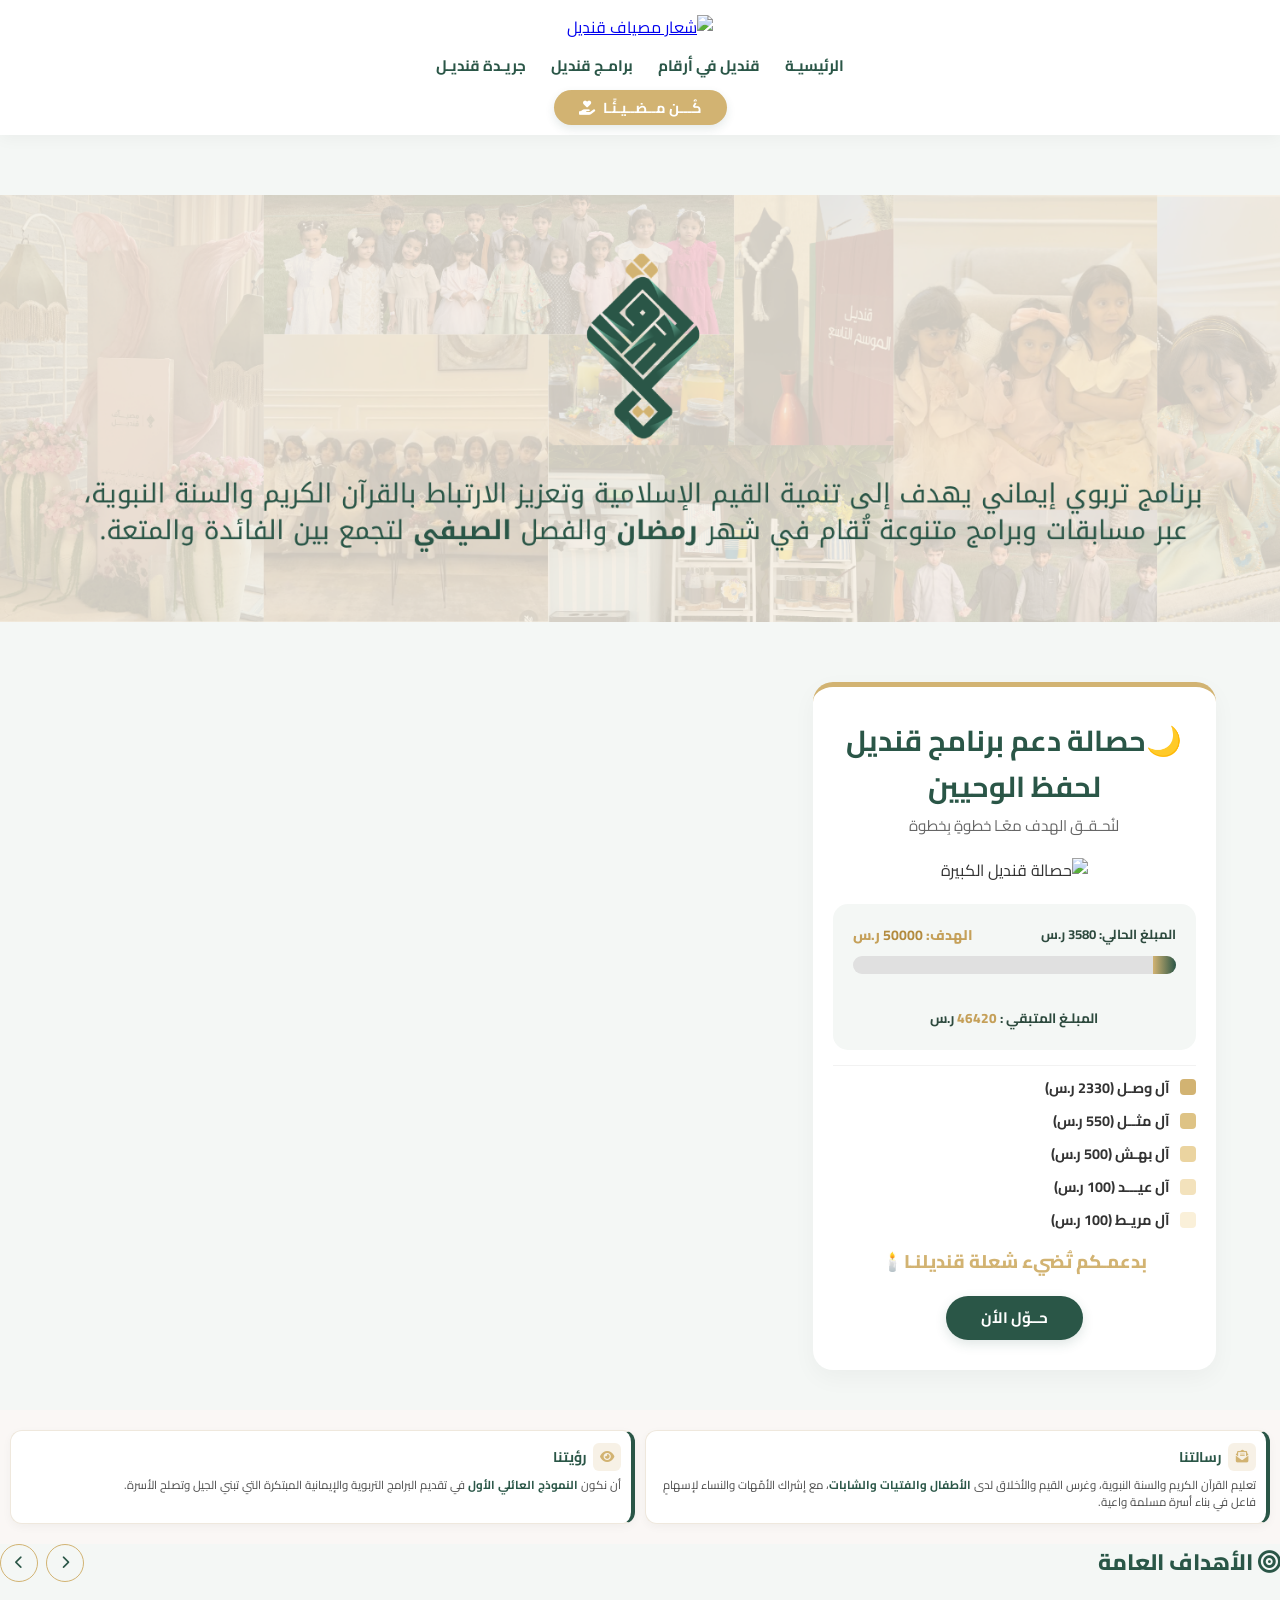
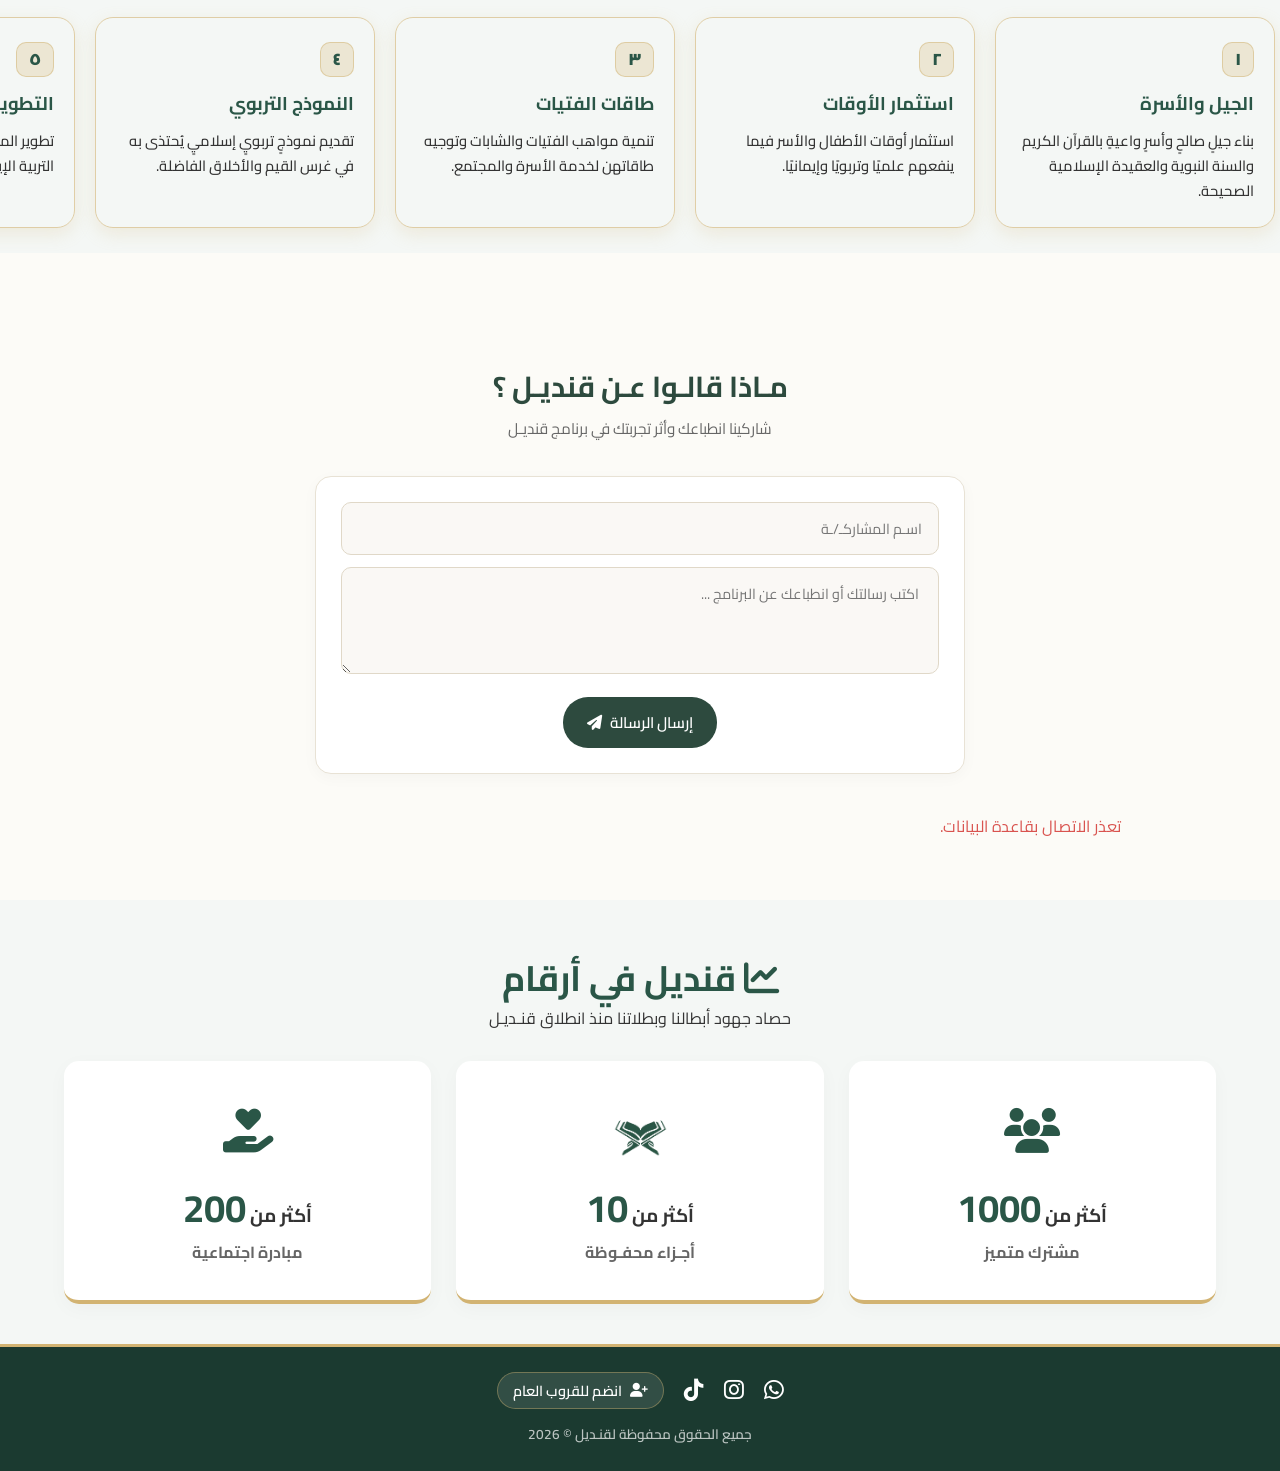
==== commit 2249ce35: "Update index.html" ====
--- a/index.html
+++ b/index.html
@@ -54,7 +54,77 @@
 <div class="hero-banner-container">
     <img src="هيدر تويتر اخضر بسيط عن مصمم جرافيك.png" alt="مصياف قنديل" class="hero-banner-img">
 </div>
-    
+
+    
+<!-- لوحة التفاعل الرئيسية -->
+<section id="main-dashboard" class="dashboard-section">
+    <div class="container dashboard-grid">
+
+        <!-- العمود الأيمن: الحصالة -->
+        <div class="right-column-box">
+            <div class="section-title-box">
+                <h2>🌙حصالة دعم برنامج قنديل لحفظ الوحيين </h2>
+                <p>لنُحـقـق الهدف معًـا خطوةٍ بِخطوة</p>
+            </div>
+
+            <div class="money-box-img-container">
+                <img src="حصالةقنديل.png" alt="حصالة قنديل الكبيرة" class="money-box-large-img">
+            </div>
+
+            <div class="progress-container-box">
+                <div class="progress-info-top">
+                    <span>المبلغ الحالي: <strong id="current-amount">3580</strong> ر.س</span>
+                    <span class="goal-text">الهدف: <strong id="goal-amount">50000</strong> ر.س</span>
+                </div>
+
+                <div class="progress-bar-bg">
+                    <div id="progress-fill" class="progress-bar-fill" style="width: 7.16%;"></div>
+                </div>
+
+                <div class="progress-info-bottom">
+                    <span>المبلـغ المتبقي : <strong id="remaining-amount">0</strong> ر.س</span>
+                </div>
+            </div>
+
+           <div class="families-legend">
+    <!-- الأكثر دعماً: ذهبي صريح -->
+    <div class="legend-item">
+        <span class="color-box" style="background-color: #D2B372;"></span> <span class="family-name">آل وصـل (2330 ر.س)</span>
+    </div>
+    
+    <!-- الدعم المتوسط: ذهبي أفتح قليلاً -->
+    <div class="legend-item">
+        <span class="color-box" style="background-color: #DEC385;"></span> <span class="family-name">آل مثــل (550 ر.س)</span>
+    </div>
+    <div class="legend-item">
+        <span class="color-box" style="background-color: #EBD4A0;"></span> <span class="family-name">آل بهـش (500 ر.س)</span>
+    </div>
+    
+    <!-- الأقل دعماً (صفر): ذهبي هادئ جداً -->
+    <div class="legend-item">
+        <span class="color-box" style="background-color: #F3E2BC;"></span> <span class="family-name">آل عيـــد (100 ر.س)</span>
+    </div>
+
+    <div class="legend-item">
+        <span class="color-box" style="background-color: #FAF0D9;"></span> <span class="family-name">آل مريـط (100 ر.س)</span>
+    </div>
+
+    
+</div>
+
+            <div class="milestone-text-only">
+                <h6 class="milestone-title">
+                    <p>️بدعمـكم تُضيء شعلة قنديلنـا🕯️</p>
+                </h6>
+            </div>
+
+            <div class="motivation-btn-row">
+                <a href="IBAN.html" class="btn-transfer-now">حــوّل الأن</a>
+            </div>
+        </div>
+
+    </div>
+</section>
 <section id="about-qandeel" class="clean-about-section">
     <div class="side-by-side-wrapper">
 
@@ -140,77 +210,6 @@
 
     </div>
 </section>
-    
-<!-- لوحة التفاعل الرئيسية -->
-<section id="main-dashboard" class="dashboard-section">
-    <div class="container dashboard-grid">
-
-        <!-- العمود الأيمن: الحصالة -->
-        <div class="right-column-box">
-            <div class="section-title-box">
-                <h2>🌙حصالة دعم برنامج قنديل لحفظ الوحيين </h2>
-                <p>لنُحـقـق الهدف معًـا خطوةٍ بِخطوة</p>
-            </div>
-
-            <div class="money-box-img-container">
-                <img src="حصالةقنديل.png" alt="حصالة قنديل الكبيرة" class="money-box-large-img">
-            </div>
-
-            <div class="progress-container-box">
-                <div class="progress-info-top">
-                    <span>المبلغ الحالي: <strong id="current-amount">3580</strong> ر.س</span>
-                    <span class="goal-text">الهدف: <strong id="goal-amount">50000</strong> ر.س</span>
-                </div>
-
-                <div class="progress-bar-bg">
-                    <div id="progress-fill" class="progress-bar-fill" style="width: 7.16%;"></div>
-                </div>
-
-                <div class="progress-info-bottom">
-                    <span>المبلـغ المتبقي : <strong id="remaining-amount">0</strong> ر.س</span>
-                </div>
-            </div>
-
-           <div class="families-legend">
-    <!-- الأكثر دعماً: ذهبي صريح -->
-    <div class="legend-item">
-        <span class="color-box" style="background-color: #D2B372;"></span> <span class="family-name">آل وصـل (2330 ر.س)</span>
-    </div>
-    
-    <!-- الدعم المتوسط: ذهبي أفتح قليلاً -->
-    <div class="legend-item">
-        <span class="color-box" style="background-color: #DEC385;"></span> <span class="family-name">آل مثــل (550 ر.س)</span>
-    </div>
-    <div class="legend-item">
-        <span class="color-box" style="background-color: #EBD4A0;"></span> <span class="family-name">آل بهـش (500 ر.س)</span>
-    </div>
-    
-    <!-- الأقل دعماً (صفر): ذهبي هادئ جداً -->
-    <div class="legend-item">
-        <span class="color-box" style="background-color: #F3E2BC;"></span> <span class="family-name">آل عيـــد (100 ر.س)</span>
-    </div>
-
-    <div class="legend-item">
-        <span class="color-box" style="background-color: #FAF0D9;"></span> <span class="family-name">آل مريـط (100 ر.س)</span>
-    </div>
-
-    
-</div>
-
-            <div class="milestone-text-only">
-                <h6 class="milestone-title">
-                    <p>️بدعمـكم تُضيء شعلة قنديلنـا🕯️</p>
-                </h6>
-            </div>
-
-            <div class="motivation-btn-row">
-                <a href="IBAN.html" class="btn-transfer-now">حــوّل الأن</a>
-            </div>
-        </div>
-
-    </div>
-</section>
-
 <!-- قسم آراء ورسائل أمهات قنديل -->
 <section class="reviews-section" id="reviews">
     <div class="container">
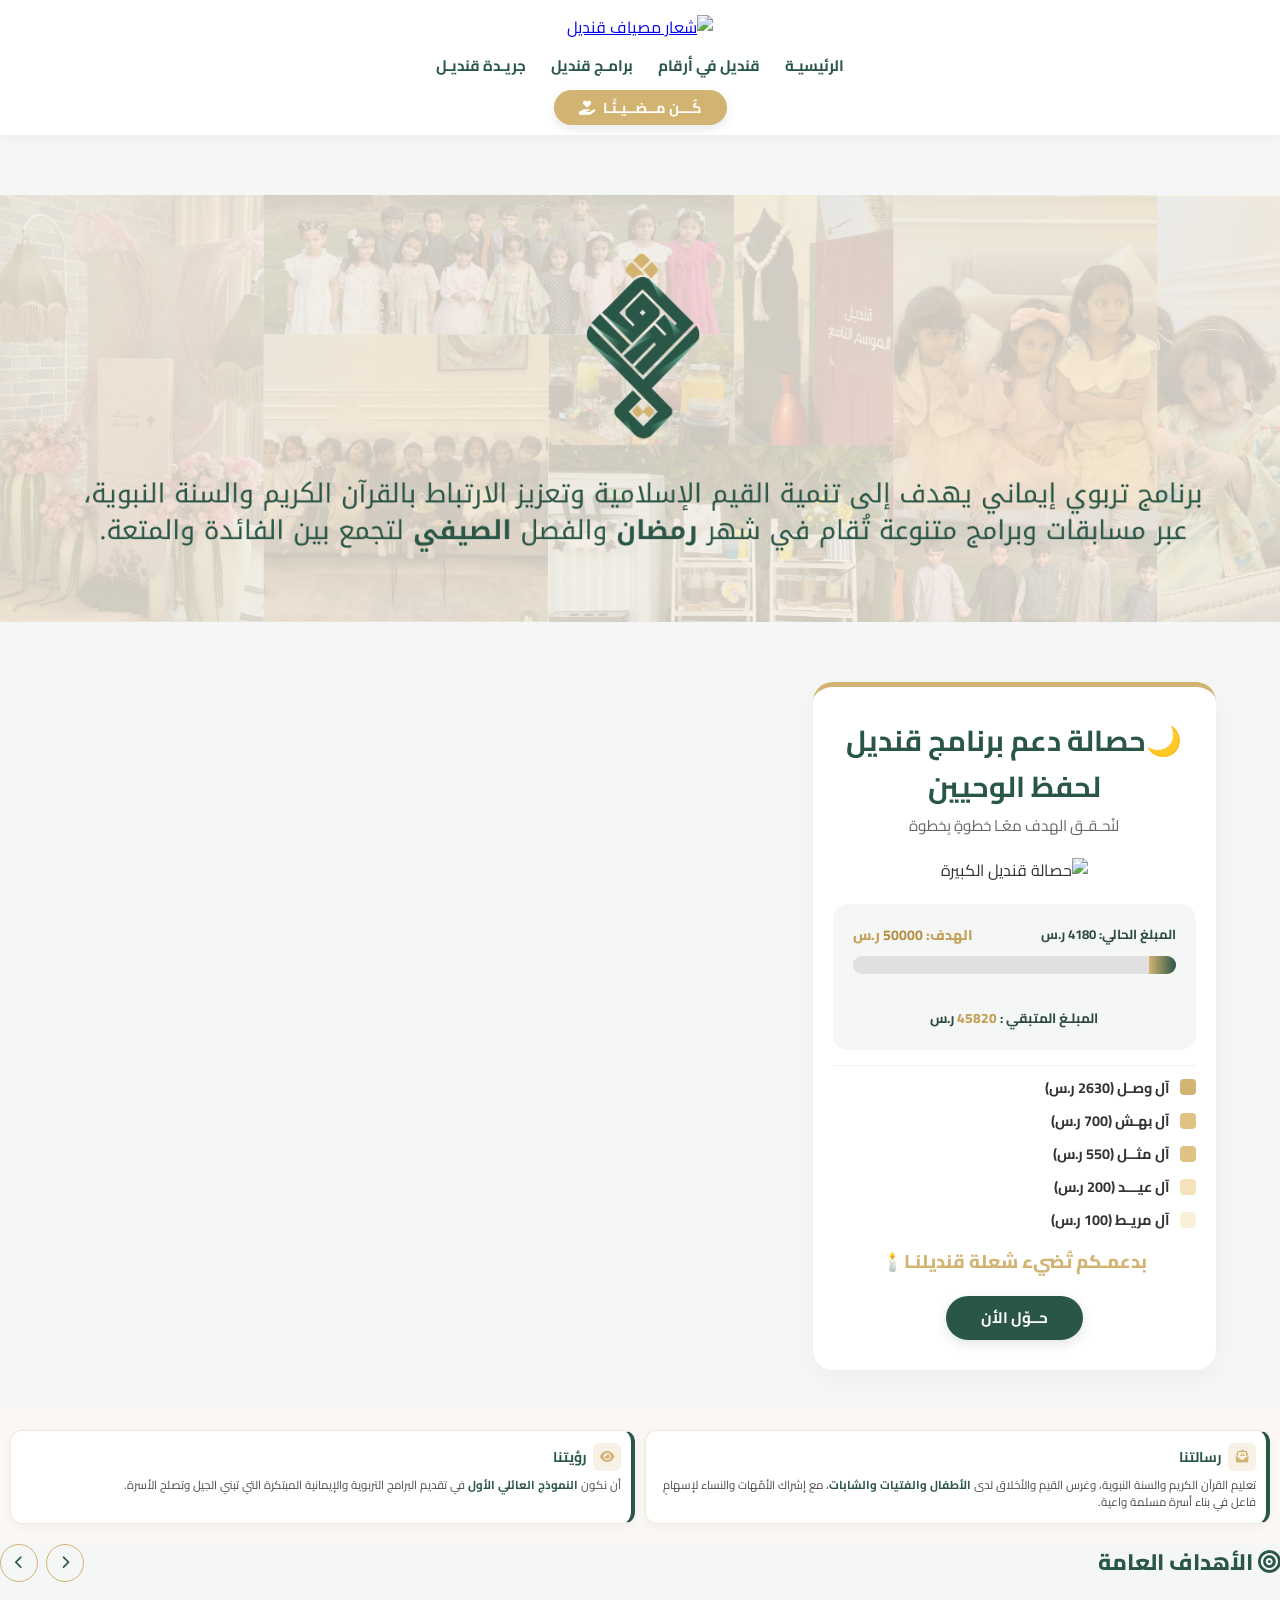
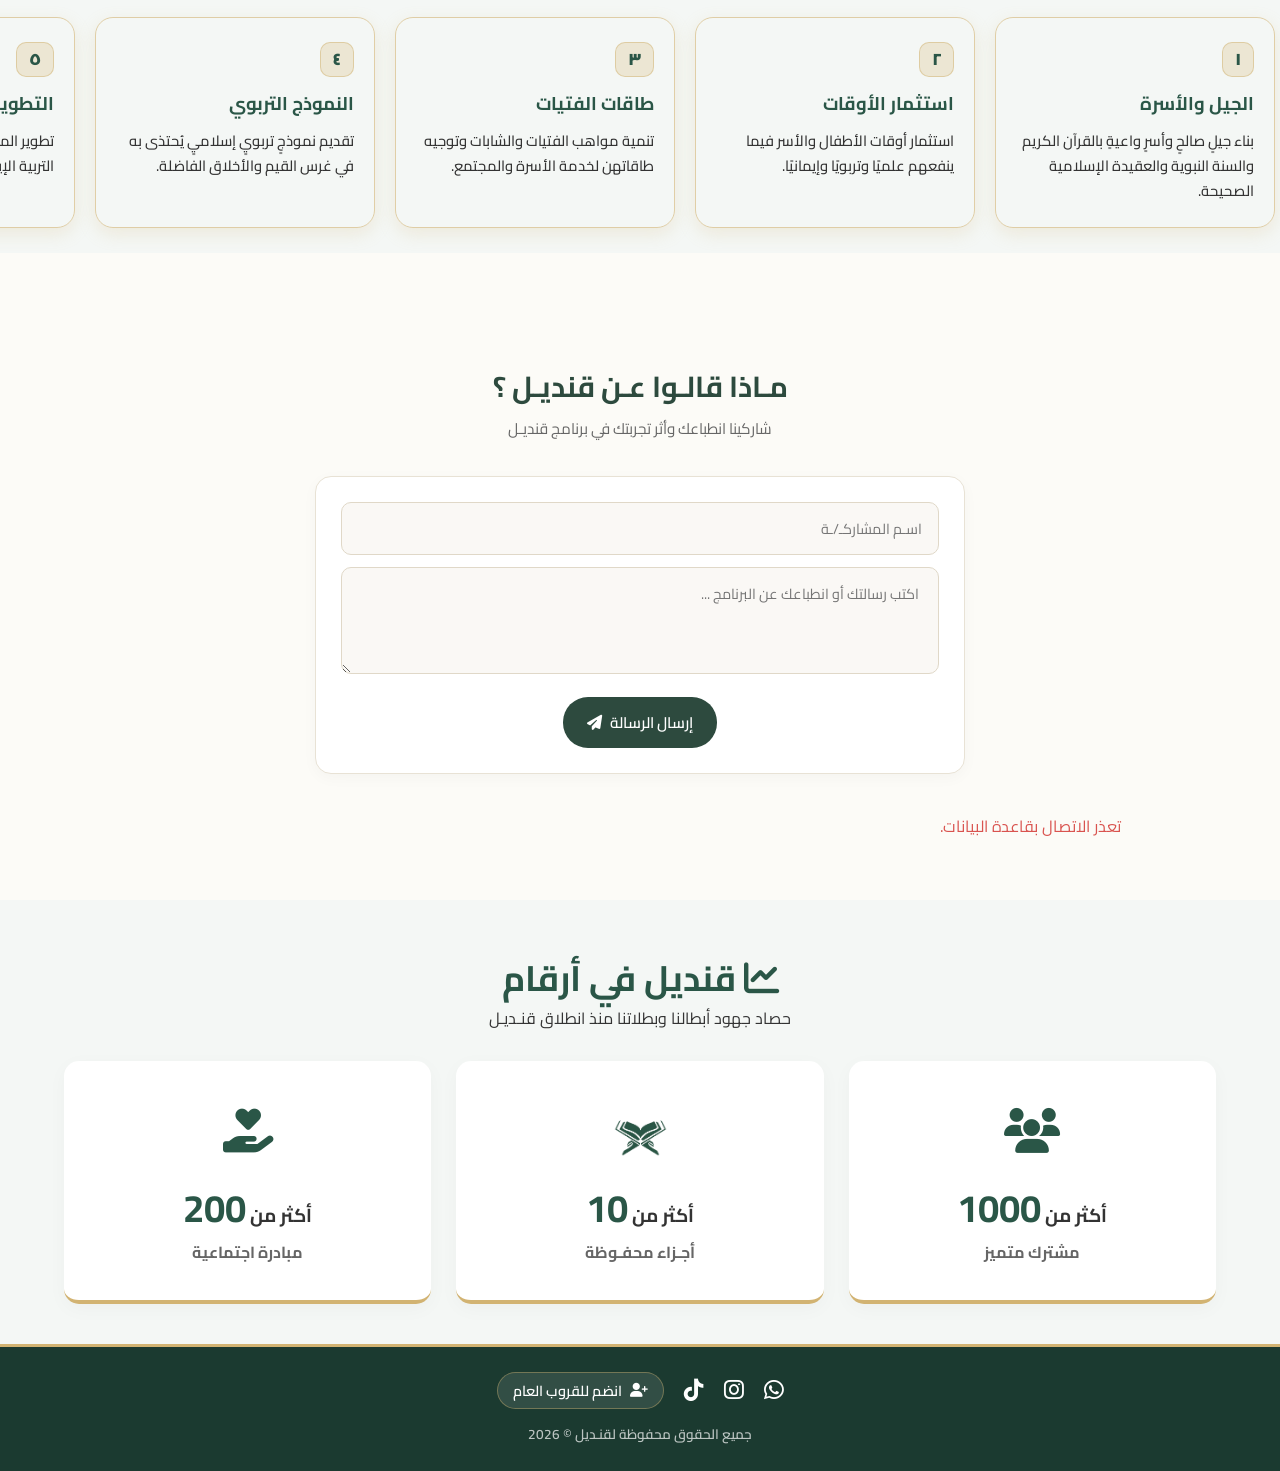
==== commit 8ee04f1c: "Update index.html" ====
--- a/index.html
+++ b/index.html
@@ -73,12 +73,12 @@
 
             <div class="progress-container-box">
                 <div class="progress-info-top">
-                    <span>المبلغ الحالي: <strong id="current-amount">3580</strong> ر.س</span>
+                    <span>المبلغ الحالي: <strong id="current-amount">4180</strong> ر.س</span>
                     <span class="goal-text">الهدف: <strong id="goal-amount">50000</strong> ر.س</span>
                 </div>
 
                 <div class="progress-bar-bg">
-                    <div id="progress-fill" class="progress-bar-fill" style="width: 7.16%;"></div>
+                    <div id="progress-fill" class="progress-bar-fill" style="width: 8.36%;"></div>
                 </div>
 
                 <div class="progress-info-bottom">
@@ -89,20 +89,20 @@
            <div class="families-legend">
     <!-- الأكثر دعماً: ذهبي صريح -->
     <div class="legend-item">
-        <span class="color-box" style="background-color: #D2B372;"></span> <span class="family-name">آل وصـل (2330 ر.س)</span>
+        <span class="color-box" style="background-color: #D2B372;"></span> <span class="family-name">آل وصـل (2630 ر.س)</span>
     </div>
     
     <!-- الدعم المتوسط: ذهبي أفتح قليلاً -->
+               <div class="legend-item">
+        <span class="color-box" style="background-color: #DEC385;"></span> <span class="family-name">آل بهـش (700 ر.س)</span>
+    </div>
     <div class="legend-item">
         <span class="color-box" style="background-color: #DEC385;"></span> <span class="family-name">آل مثــل (550 ر.س)</span>
     </div>
-    <div class="legend-item">
-        <span class="color-box" style="background-color: #EBD4A0;"></span> <span class="family-name">آل بهـش (500 ر.س)</span>
-    </div>
     
     <!-- الأقل دعماً (صفر): ذهبي هادئ جداً -->
     <div class="legend-item">
-        <span class="color-box" style="background-color: #F3E2BC;"></span> <span class="family-name">آل عيـــد (100 ر.س)</span>
+        <span class="color-box" style="background-color: #F3E2BC;"></span> <span class="family-name">آل عيـــد (200 ر.س)</span>
     </div>
 
     <div class="legend-item">
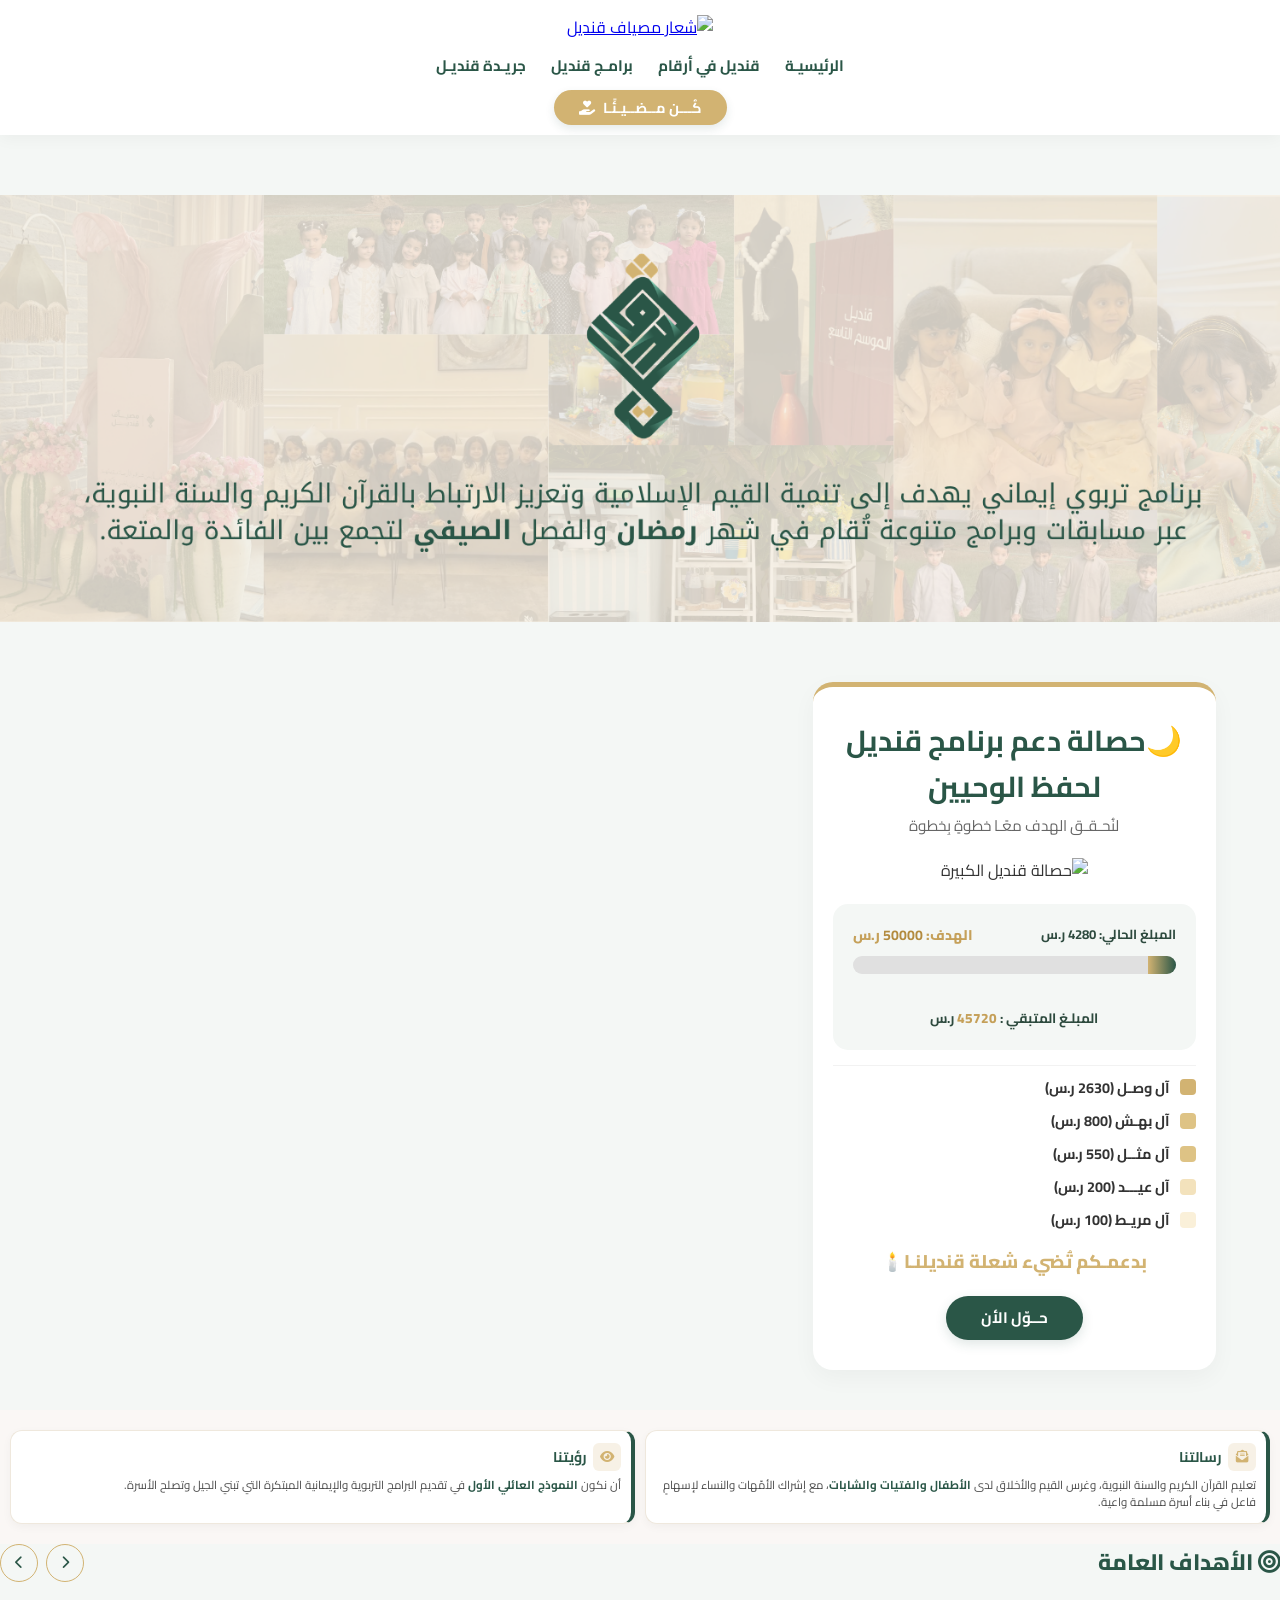
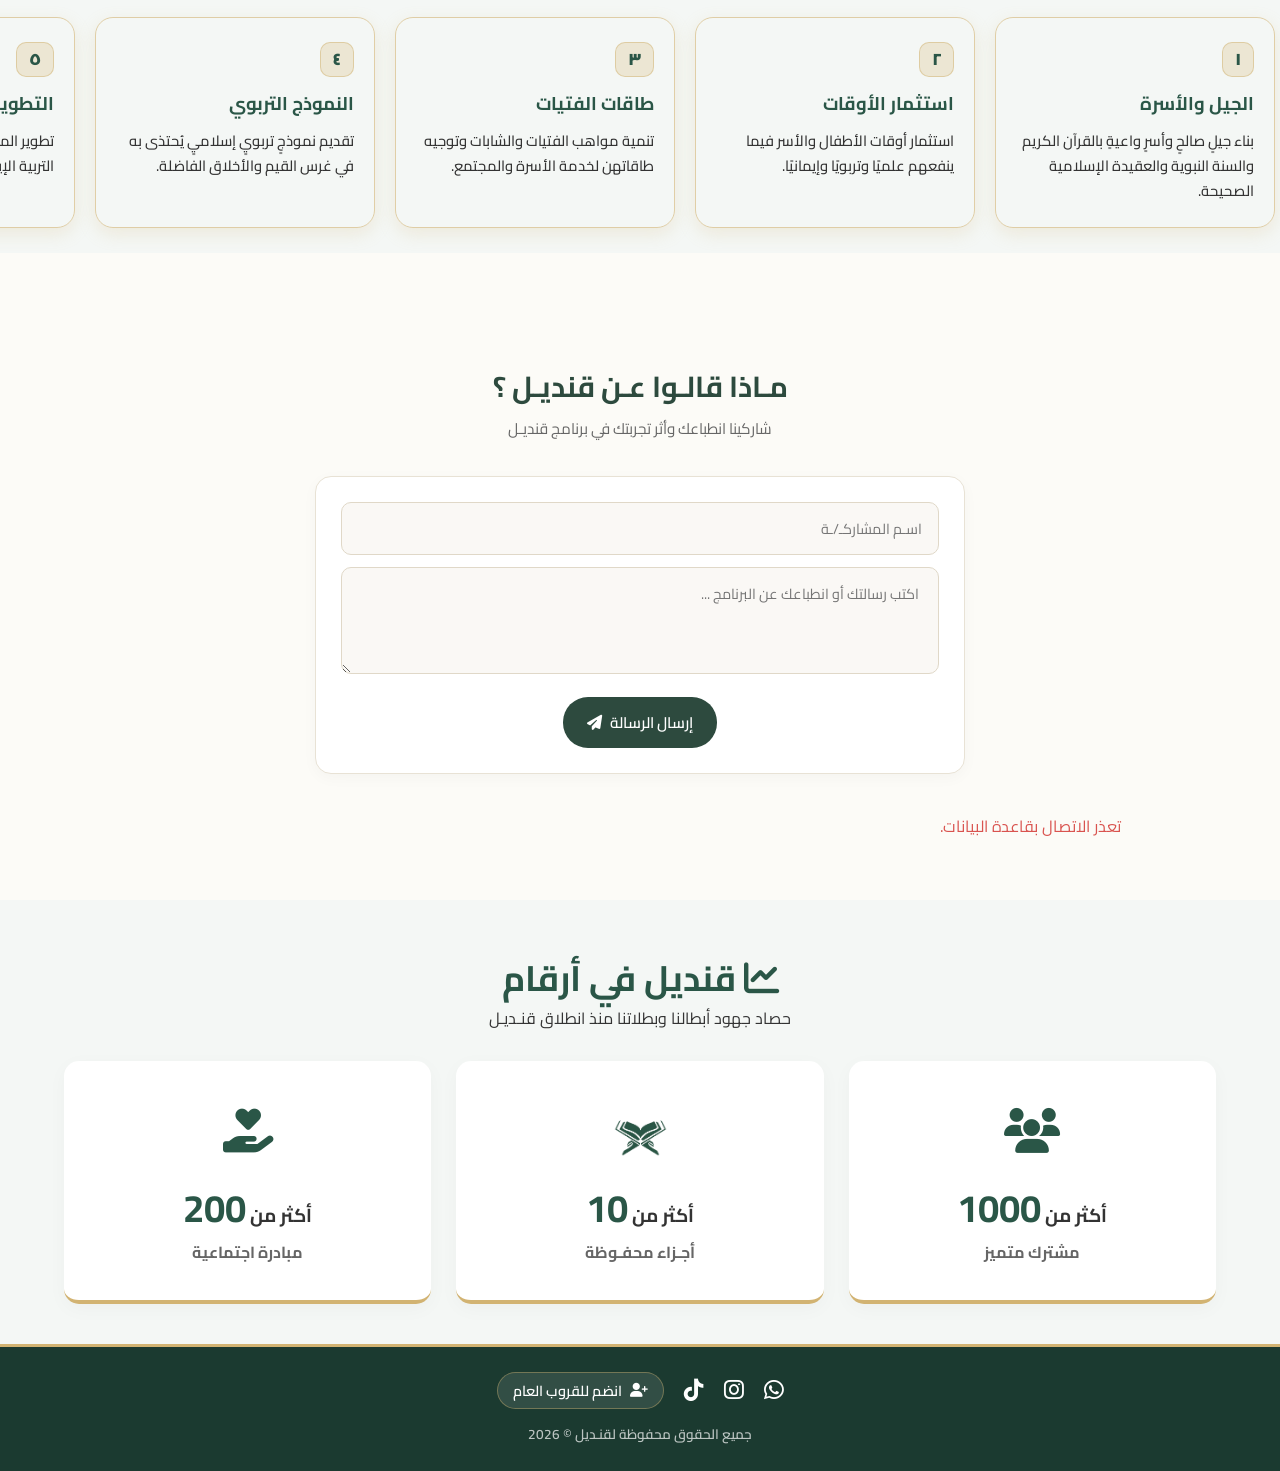
==== commit 1c8fe6ad: "Update index.html" ====
--- a/index.html
+++ b/index.html
@@ -73,12 +73,12 @@
 
             <div class="progress-container-box">
                 <div class="progress-info-top">
-                    <span>المبلغ الحالي: <strong id="current-amount">4180</strong> ر.س</span>
+                    <span>المبلغ الحالي: <strong id="current-amount">4280</strong> ر.س</span>
                     <span class="goal-text">الهدف: <strong id="goal-amount">50000</strong> ر.س</span>
                 </div>
 
                 <div class="progress-bar-bg">
-                    <div id="progress-fill" class="progress-bar-fill" style="width: 8.36%;"></div>
+                    <div id="progress-fill" class="progress-bar-fill" style="width: 8.56%;"></div>
                 </div>
 
                 <div class="progress-info-bottom">
@@ -94,7 +94,7 @@
     
     <!-- الدعم المتوسط: ذهبي أفتح قليلاً -->
                <div class="legend-item">
-        <span class="color-box" style="background-color: #DEC385;"></span> <span class="family-name">آل بهـش (700 ر.س)</span>
+        <span class="color-box" style="background-color: #DEC385;"></span> <span class="family-name">آل بهـش (800 ر.س)</span>
     </div>
     <div class="legend-item">
         <span class="color-box" style="background-color: #DEC385;"></span> <span class="family-name">آل مثــل (550 ر.س)</span>
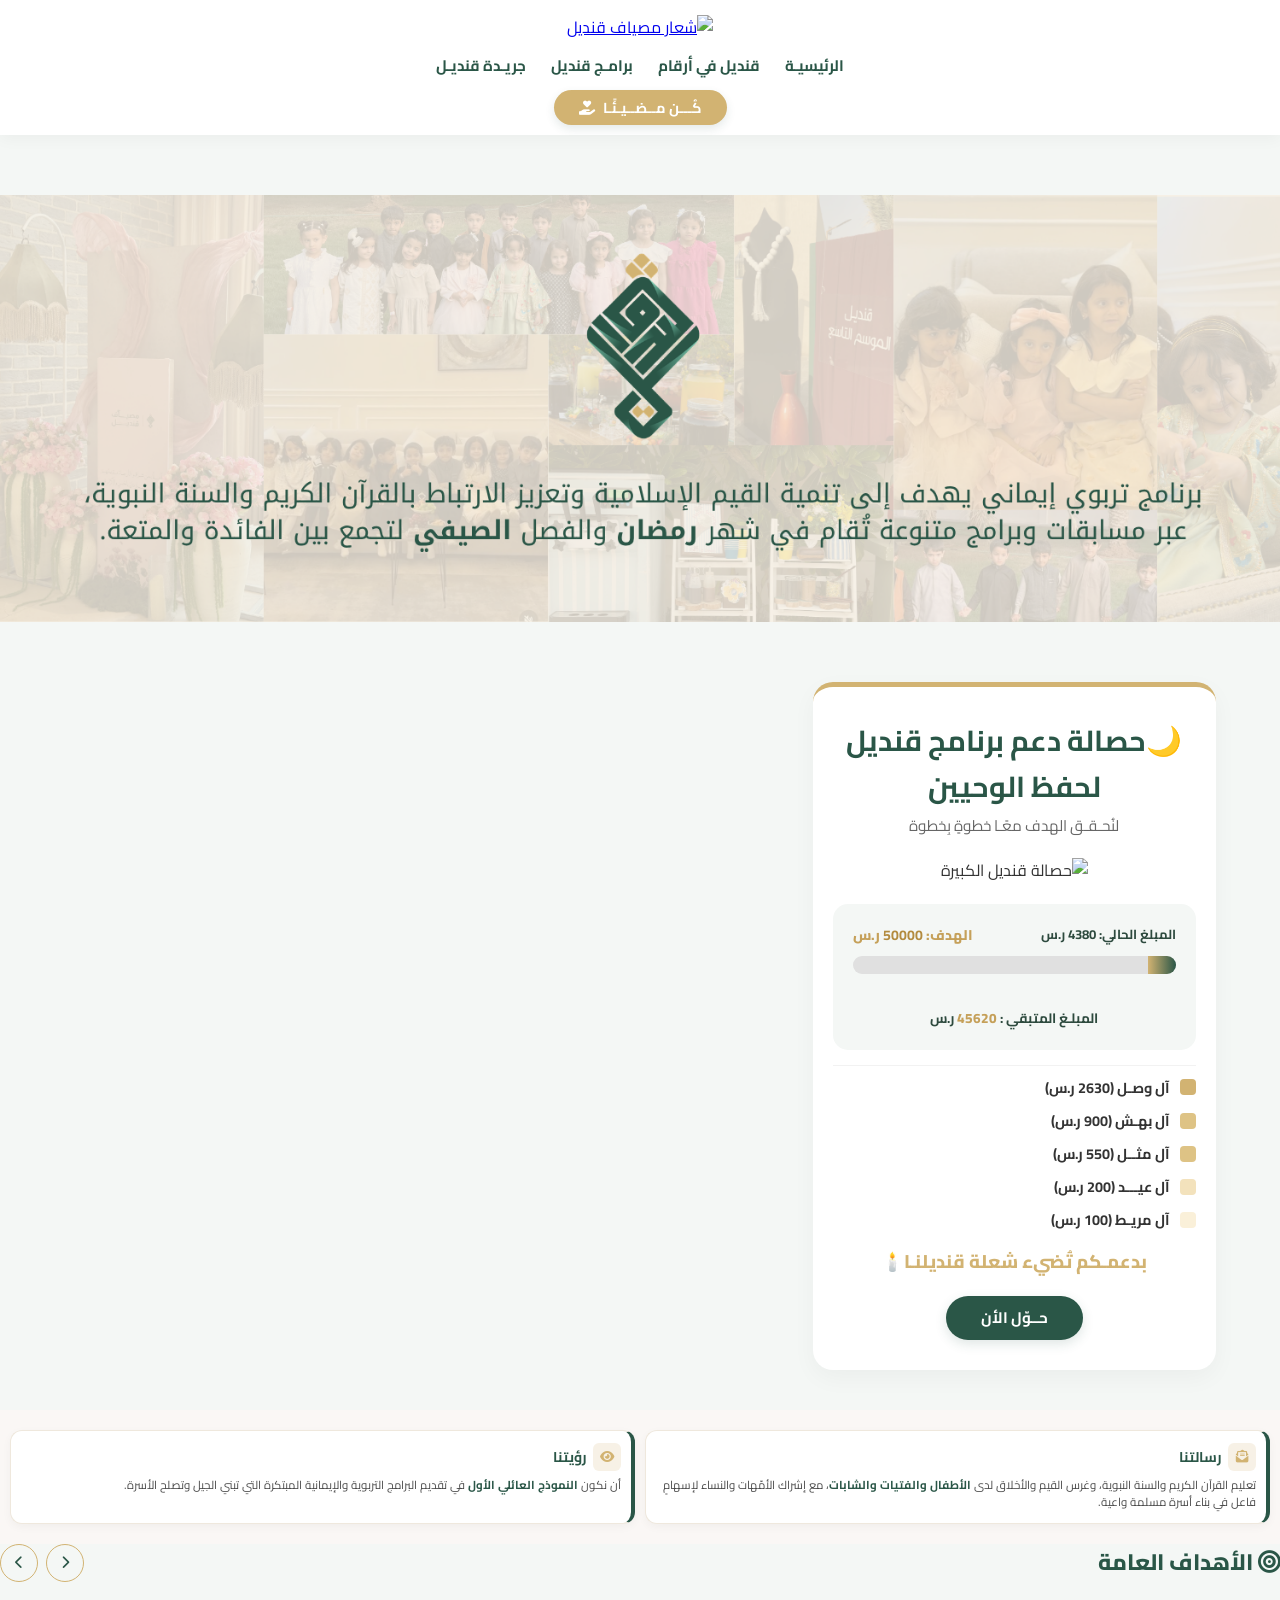
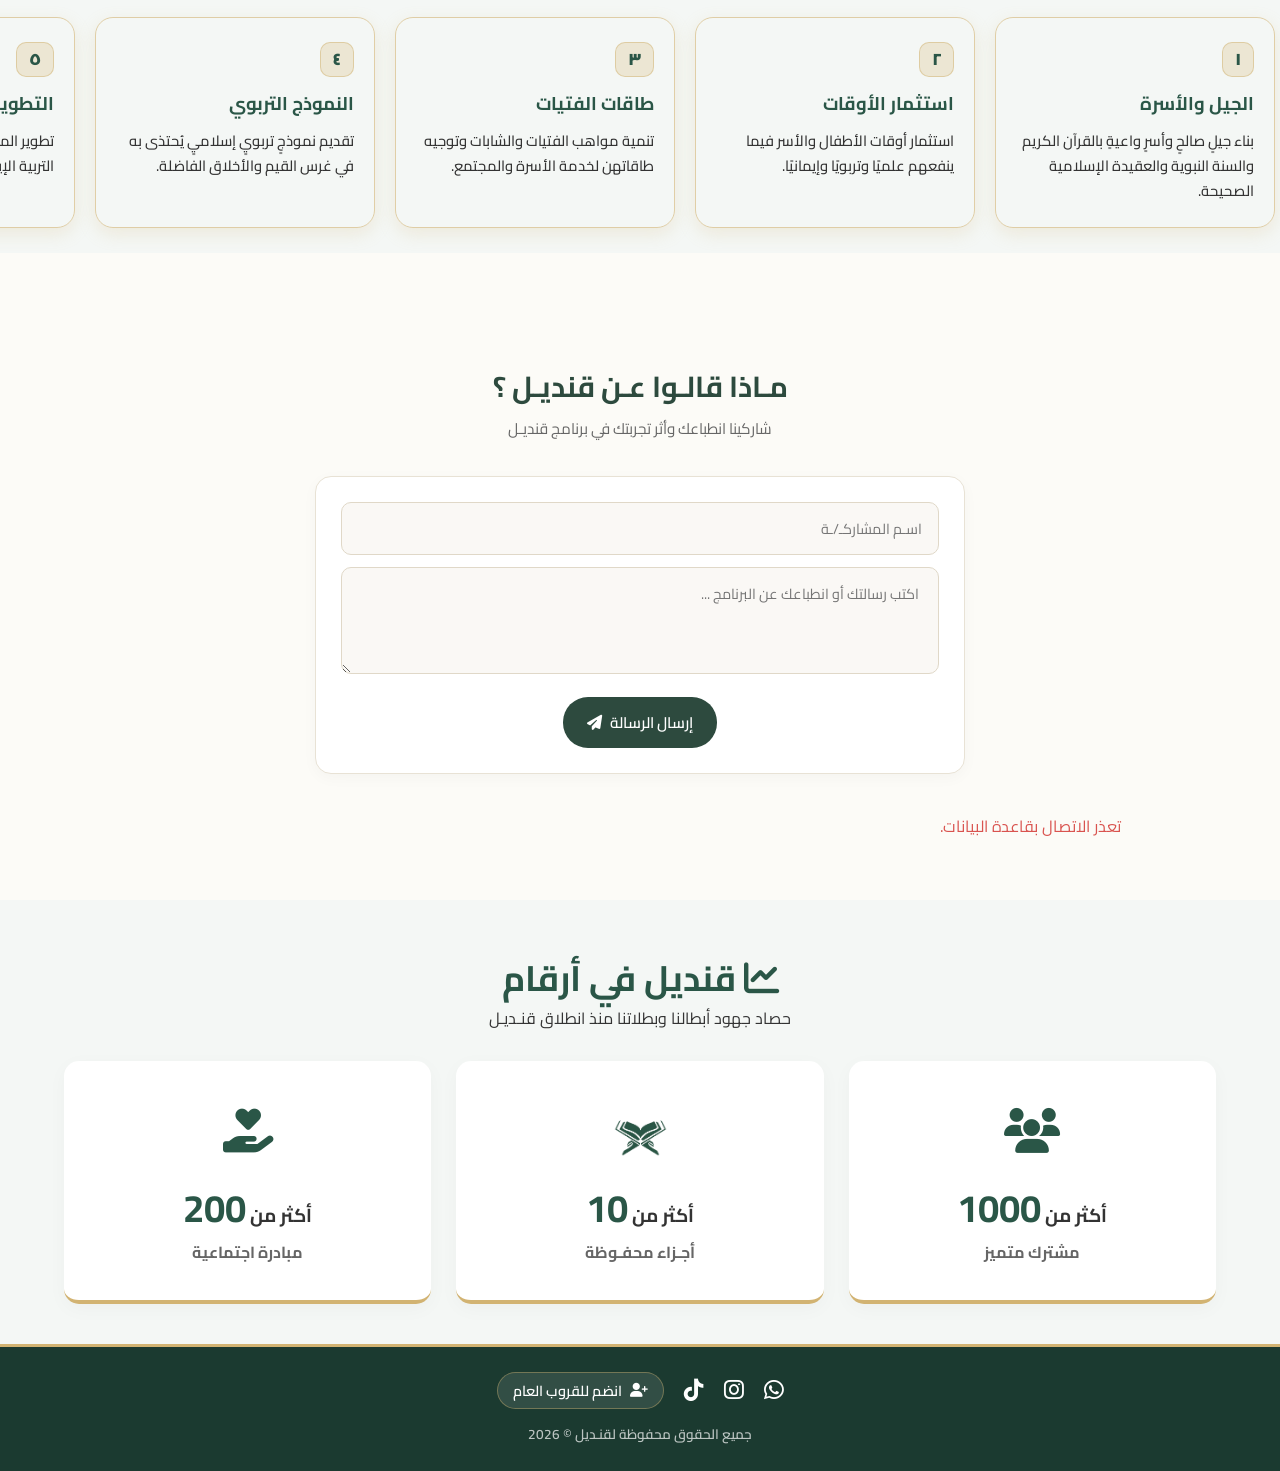
==== commit ee384b07: "Update index.html" ====
--- a/index.html
+++ b/index.html
@@ -73,12 +73,12 @@
 
             <div class="progress-container-box">
                 <div class="progress-info-top">
-                    <span>المبلغ الحالي: <strong id="current-amount">4280</strong> ر.س</span>
+                    <span>المبلغ الحالي: <strong id="current-amount">4380</strong> ر.س</span>
                     <span class="goal-text">الهدف: <strong id="goal-amount">50000</strong> ر.س</span>
                 </div>
 
                 <div class="progress-bar-bg">
-                    <div id="progress-fill" class="progress-bar-fill" style="width: 8.56%;"></div>
+                    <div id="progress-fill" class="progress-bar-fill" style="width: 8.76%;"></div>
                 </div>
 
                 <div class="progress-info-bottom">
@@ -94,7 +94,7 @@
     
     <!-- الدعم المتوسط: ذهبي أفتح قليلاً -->
                <div class="legend-item">
-        <span class="color-box" style="background-color: #DEC385;"></span> <span class="family-name">آل بهـش (800 ر.س)</span>
+        <span class="color-box" style="background-color: #DEC385;"></span> <span class="family-name">آل بهـش (900 ر.س)</span>
     </div>
     <div class="legend-item">
         <span class="color-box" style="background-color: #DEC385;"></span> <span class="family-name">آل مثــل (550 ر.س)</span>
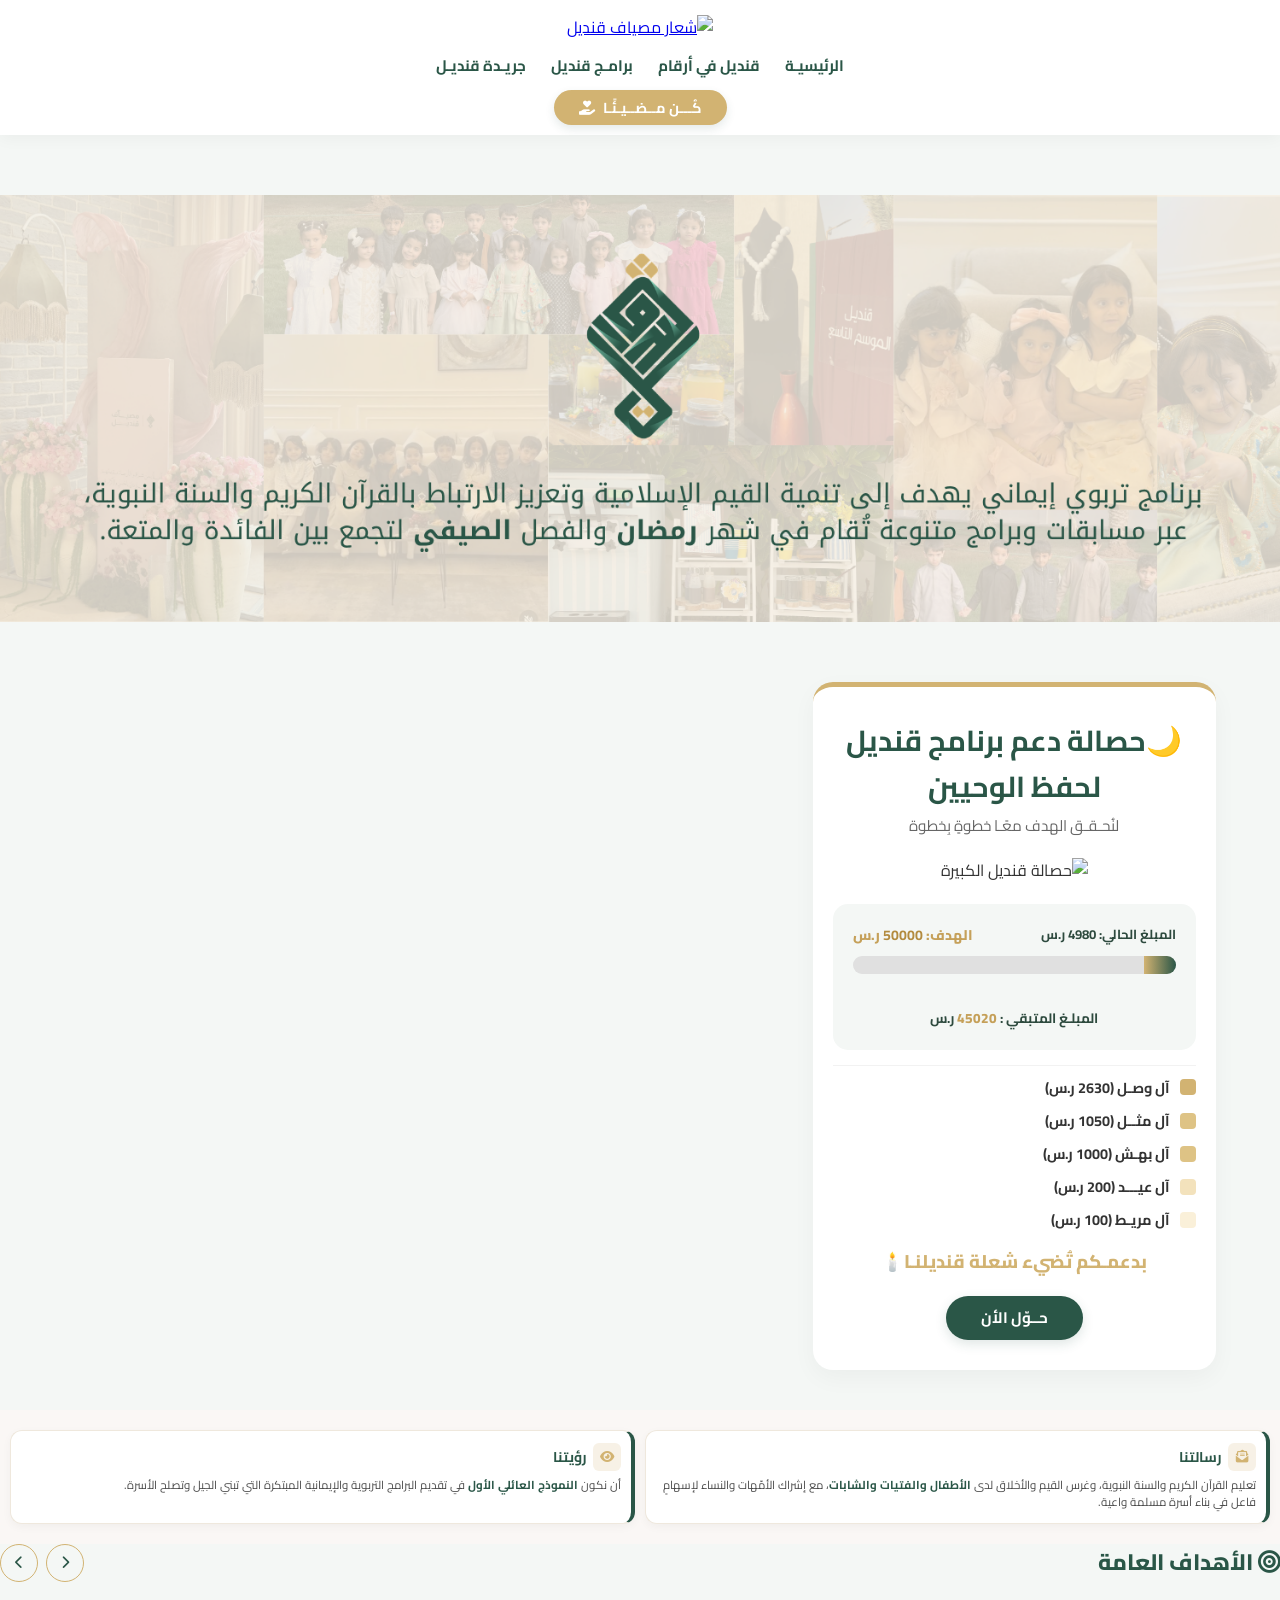
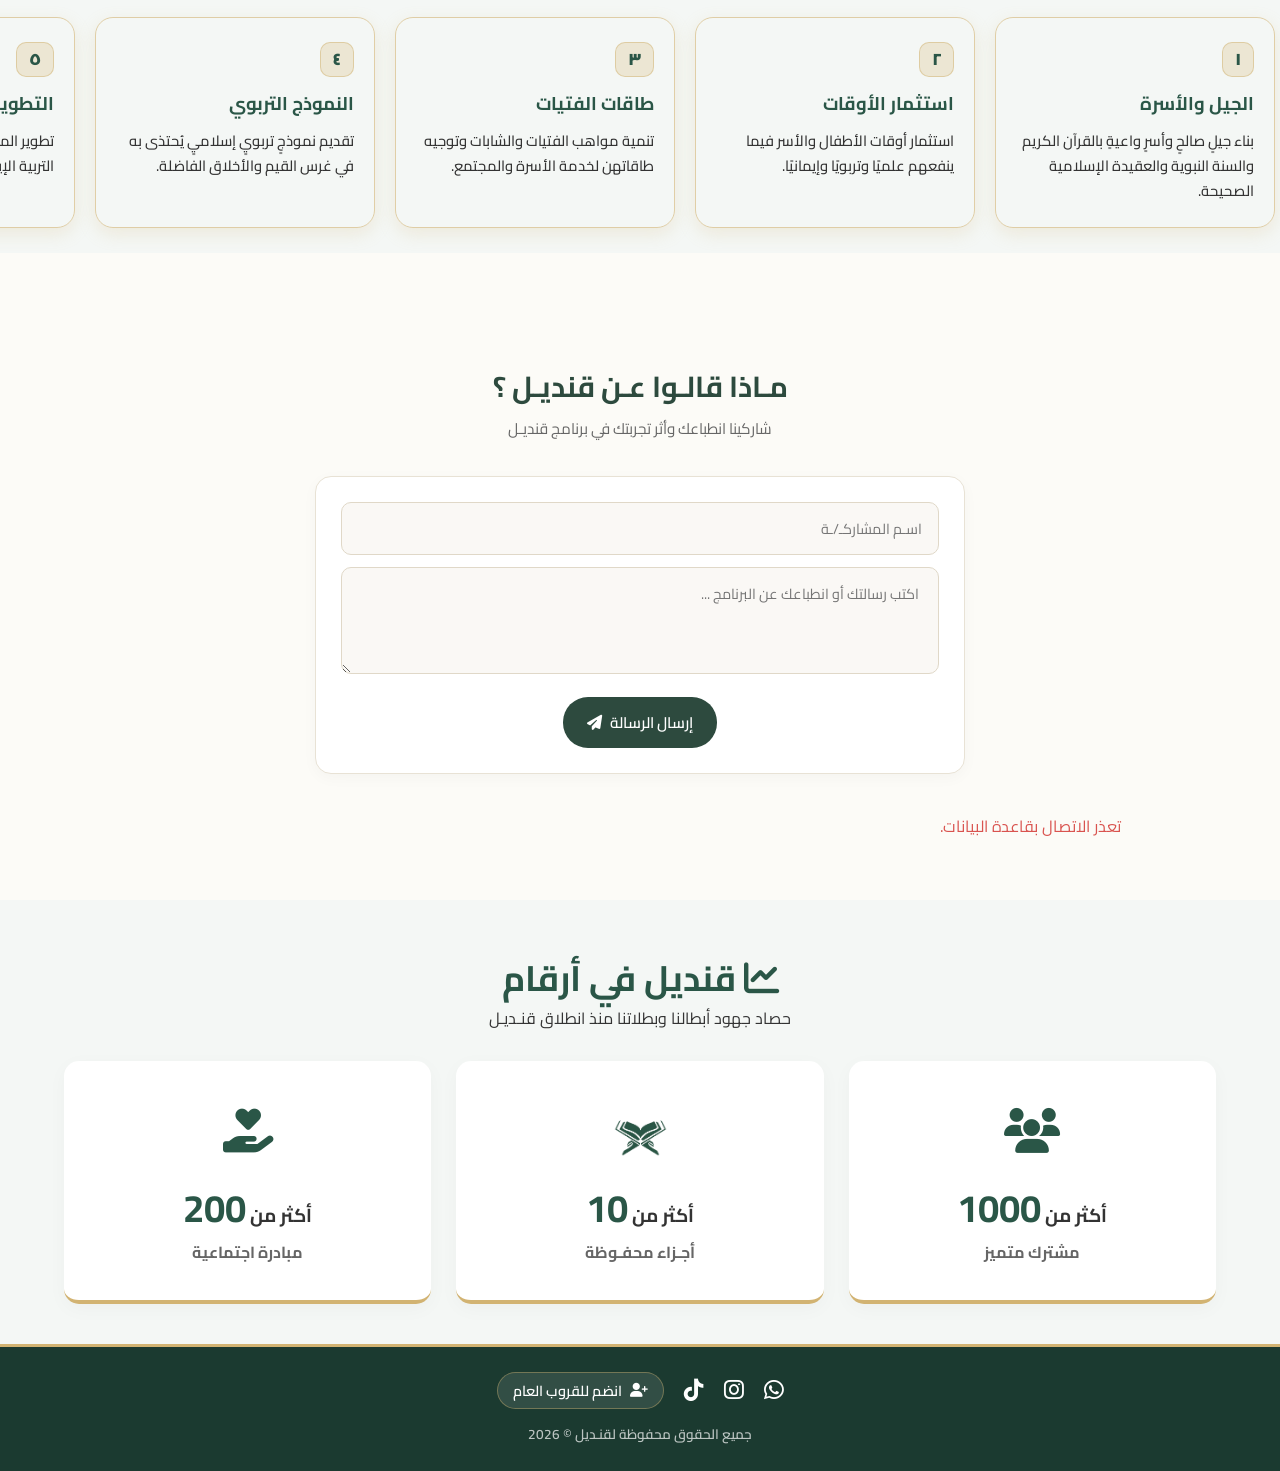
==== commit 2d891659: "Update index.html" ====
--- a/index.html
+++ b/index.html
@@ -73,12 +73,12 @@
 
             <div class="progress-container-box">
                 <div class="progress-info-top">
-                    <span>المبلغ الحالي: <strong id="current-amount">4380</strong> ر.س</span>
+                    <span>المبلغ الحالي: <strong id="current-amount">4980</strong> ر.س</span>
                     <span class="goal-text">الهدف: <strong id="goal-amount">50000</strong> ر.س</span>
                 </div>
 
                 <div class="progress-bar-bg">
-                    <div id="progress-fill" class="progress-bar-fill" style="width: 8.76%;"></div>
+                    <div id="progress-fill" class="progress-bar-fill" style="width: 9.96%;"></div>
                 </div>
 
                 <div class="progress-info-bottom">
@@ -94,10 +94,10 @@
     
     <!-- الدعم المتوسط: ذهبي أفتح قليلاً -->
                <div class="legend-item">
-        <span class="color-box" style="background-color: #DEC385;"></span> <span class="family-name">آل بهـش (900 ر.س)</span>
+        <span class="color-box" style="background-color: #DEC385;"></span> <span class="family-name"> آل مثــل (1050 ر.س)</span>
     </div>
     <div class="legend-item">
-        <span class="color-box" style="background-color: #DEC385;"></span> <span class="family-name">آل مثــل (550 ر.س)</span>
+        <span class="color-box" style="background-color: #DEC385;"></span> <span class="family-name">آل بهـش (1000 ر.س)</span>
     </div>
     
     <!-- الأقل دعماً (صفر): ذهبي هادئ جداً -->
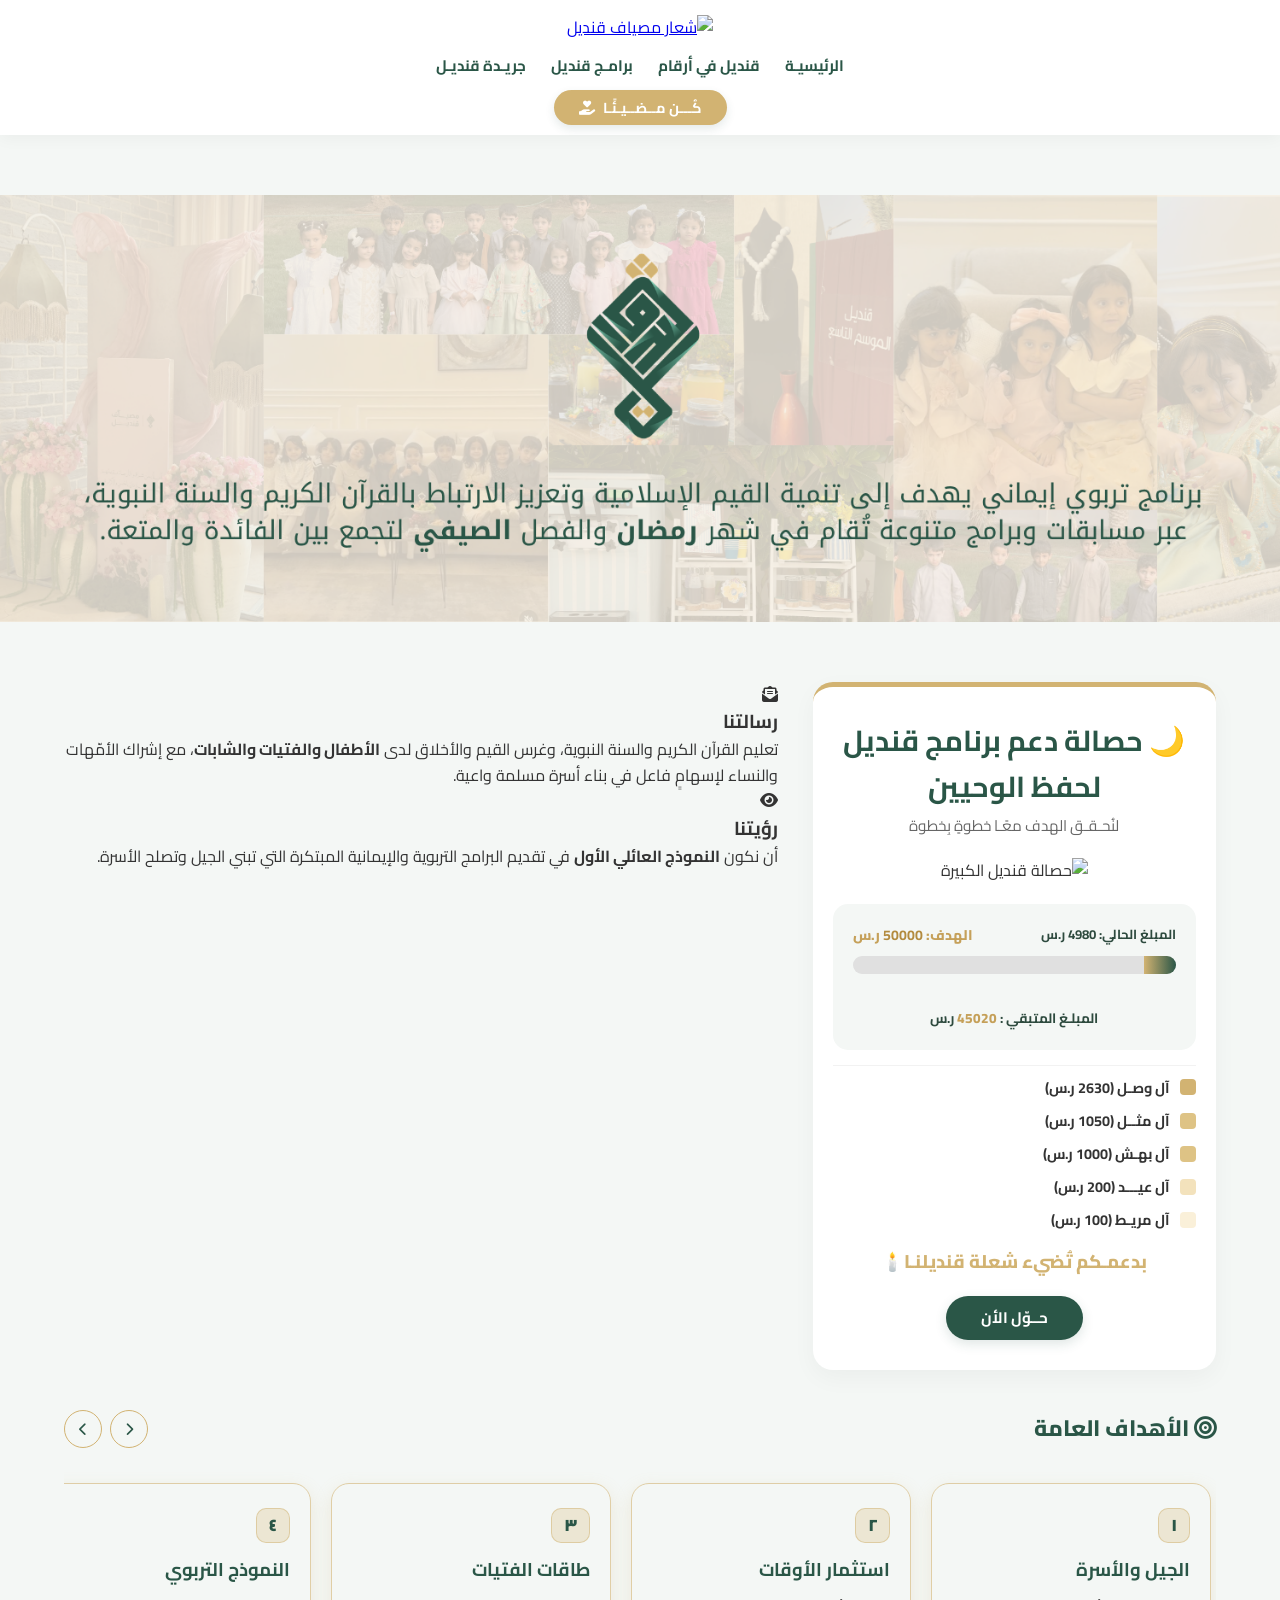
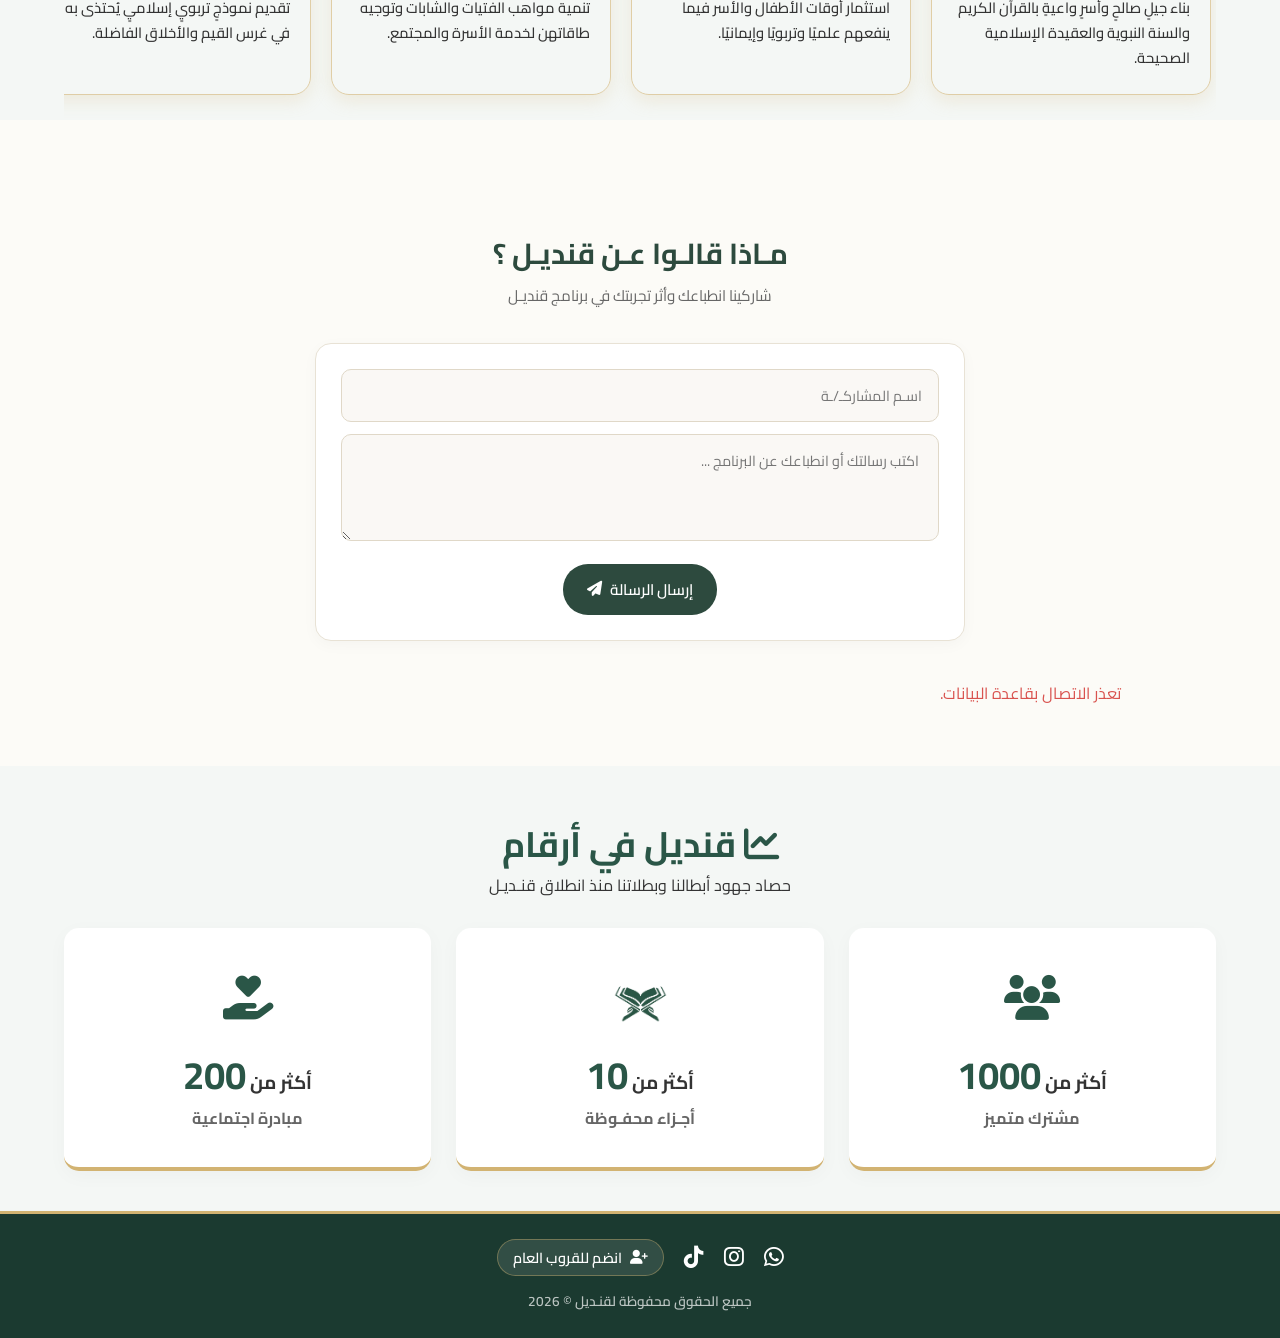
==== commit 8140b0bd: "Update index.html" ====
--- a/index.html
+++ b/index.html
@@ -57,13 +57,14 @@
 
     
 <!-- لوحة التفاعل الرئيسية -->
+<!-- لوحة التفاعل الرئيسية (تضم الحصالة وكروت الرسالة والرؤية جنباً إلى جنب في اللابتوب) -->
 <section id="main-dashboard" class="dashboard-section">
     <div class="container dashboard-grid">
 
         <!-- العمود الأيمن: الحصالة -->
         <div class="right-column-box">
             <div class="section-title-box">
-                <h2>🌙حصالة دعم برنامج قنديل لحفظ الوحيين </h2>
+                <h2>🌙 حصالة دعم برنامج قنديل لحفظ الوحيين </h2>
                 <p>لنُحـقـق الهدف معًـا خطوةٍ بِخطوة</p>
             </div>
 
@@ -86,31 +87,29 @@
                 </div>
             </div>
 
-           <div class="families-legend">
-    <!-- الأكثر دعماً: ذهبي صريح -->
-    <div class="legend-item">
-        <span class="color-box" style="background-color: #D2B372;"></span> <span class="family-name">آل وصـل (2630 ر.س)</span>
-    </div>
-    
-    <!-- الدعم المتوسط: ذهبي أفتح قليلاً -->
-               <div class="legend-item">
-        <span class="color-box" style="background-color: #DEC385;"></span> <span class="family-name"> آل مثــل (1050 ر.س)</span>
-    </div>
-    <div class="legend-item">
-        <span class="color-box" style="background-color: #DEC385;"></span> <span class="family-name">آل بهـش (1000 ر.س)</span>
-    </div>
-    
-    <!-- الأقل دعماً (صفر): ذهبي هادئ جداً -->
-    <div class="legend-item">
-        <span class="color-box" style="background-color: #F3E2BC;"></span> <span class="family-name">آل عيـــد (200 ر.س)</span>
-    </div>
-
-    <div class="legend-item">
-        <span class="color-box" style="background-color: #FAF0D9;"></span> <span class="family-name">آل مريـط (100 ر.س)</span>
-    </div>
-
-    
-</div>
+            <div class="families-legend">
+                <!-- الأكثر دعماً: ذهبي صريح -->
+                <div class="legend-item">
+                    <span class="color-box" style="background-color: #D2B372;"></span> <span class="family-name">آل وصـل (2630 ر.س)</span>
+                </div>
+                
+                <!-- الدعم المتوسط: ذهبي أفتح قليلاً -->
+                <div class="legend-item">
+                    <span class="color-box" style="background-color: #DEC385;"></span> <span class="family-name"> آل مثــل (1050 ر.س)</span>
+                </div>
+                <div class="legend-item">
+                    <span class="color-box" style="background-color: #DEC385;"></span> <span class="family-name">آل بهـش (1000 ر.س)</span>
+                </div>
+                
+                <!-- الأقل دعماً: ذهبي هادئ جداً -->
+                <div class="legend-item">
+                    <span class="color-box" style="background-color: #F3E2BC;"></span> <span class="family-name">آل عيـــد (200 ر.س)</span>
+                </div>
+
+                <div class="legend-item">
+                    <span class="color-box" style="background-color: #FAF0D9;"></span> <span class="family-name">آل مريـط (100 ر.س)</span>
+                </div>
+            </div>
 
             <div class="milestone-text-only">
                 <h6 class="milestone-title">
@@ -123,41 +122,41 @@
             </div>
         </div>
 
+        <!-- العمود الأيسر: كروت الرسالة والرؤية لتعبئة الفراغ بجانب الحصالة في اللابتوب -->
+        <div class="left-column-box hero-info-side">
+            <!-- كارت الرسالة الأبيض -->
+            <div class="white-card">
+                <div class="card-header-inline">
+                    <div class="card-icon-box">
+                        <i class="fa-solid fa-envelope-open-text"></i>
+                    </div>
+                    <h3>رسالتنا</h3>
+                </div>
+                <p>
+                    تعليم القرآن الكريم والسنة النبوية، وغرس القيم والأخلاق لدى <strong>الأطفال والفتيات والشابات</strong>، مع إشراك الأمّهات والنساء لإسهامٍ فاعل في بناء أسرة مسلمة واعية.
+                </p>
+            </div>
+
+            <!-- كارت الرؤية الأبيض -->
+            <div class="white-card">
+                <div class="card-header-inline">
+                    <div class="card-icon-box">
+                        <i class="fa-solid fa-eye"></i>
+                    </div>
+                    <h3>رؤيتنا</h3>
+                </div>
+                <p>
+                    أن نكون <strong>النموذج العائلي الأول</strong> في تقديم البرامج التربوية والإيمانية المبتكرة التي تبني الجيل وتصلح الأسرة.
+                </p>
+            </div>
+        </div>
+
     </div>
 </section>
-<section id="about-qandeel" class="clean-about-section">
-    <div class="side-by-side-wrapper">
-
-        <!-- كارت الرسالة الأبيض -->
-        <div class="white-card">
-            <div class="card-header-inline">
-                <div class="card-icon-box">
-                    <i class="fa-solid fa-envelope-open-text"></i>
-                </div>
-                <h3>رسالتنا</h3>
-            </div>
-            <p>
-                تعليم القرآن الكريم والسنة النبوية، وغرس القيم والأخلاق لدى <strong>الأطفال والفتيات والشابات</strong>، مع إشراك الأمّهات والنساء لإسهامٍ فاعل في بناء أسرة مسلمة واعية.
-            </p>
-        </div>
-
-        <!-- كارت الرؤية الأبيض -->
-        <div class="white-card">
-            <div class="card-header-inline">
-                <div class="card-icon-box">
-                    <i class="fa-solid fa-eye"></i>
-                </div>
-                <h3>رؤيتنا</h3>
-            </div>
-            <p>
-                أن نكون <strong>النموذج العائلي الأول</strong> في تقديم البرامج التربوية والإيمانية المبتكرة التي تبني الجيل وتصلح الأسرة.
-            </p>
-        </div>
-
-    </div>
-</section>
-
-        <!-- الأهداف العامة: سلايدر أفقي -->
+
+<!-- الأهداف العامة: سلايدر أفقي -->
+<section id="goals-section" class="goals-main-section">
+    <div class="container">
         <div class="goals-header-row">
             <div class="goals-title">
                 <h2><i class="fa-solid fa-bullseye"></i> الأهداف العامة</h2>
@@ -170,44 +169,43 @@
         </div>
 
         <!-- الحاوية الأفقية للأهداف -->
-<div class="goals-carousel" id="goalsCarousel">
-    <div class="goal-slider-card">
-        <span class="goal-num">١</span>
-        <h4>الجيل والأسرة</h4>
-        <p>بناء جيلٍ صالحٍ وأسرٍ واعيةٍ بالقرآن الكريم والسنة النبوية والعقيدة الإسلامية الصحيحة.</p>
-    </div>
-
-    <div class="goal-slider-card">
-        <span class="goal-num">٢</span>
-        <h4>استثمار الأوقات</h4>
-        <p>استثمار أوقات الأطفال والأسر فيما ينفعهم علميًا وتربويًا وإيمانيًا.</p>
-    </div>
-
-    <div class="goal-slider-card">
-        <span class="goal-num">٣</span>
-        <h4>طاقات الفتيات</h4>
-        <p>تنمية مواهب الفتيات والشابات وتوجيه طاقاتهن لخدمة الأسرة والمجتمع.</p>
-    </div>
-
-    <div class="goal-slider-card">
-        <span class="goal-num">٤</span>
-        <h4>النموذج التربوي</h4>
-        <p>تقديم نموذجٍ تربويٍ إسلاميٍ يُحتذى به في غرس القيم والأخلاق الفاضلة.</p>
-    </div>
-
-    <div class="goal-slider-card">
-        <span class="goal-num">٥</span>
-        <h4>التطوير والتوسع</h4>
-        <p>تطوير المبادرة وتوسيع نطاقها بما يخدم التربية الإيمانية والأخلاقية.</p>
-    </div>
-
-    <div class="goal-slider-card">
-        <span class="goal-num">٦</span>
-        <h4>الاستمرارية والنجاح</h4>
-        <p>تشجيع الأسر على المشاركة وتنظيم العمل بما يضمن استمراره ونجاحه.</p>
-    </div>
-</div>
-
+        <div class="goals-carousel" id="goalsCarousel">
+            <div class="goal-slider-card">
+                <span class="goal-num">١</span>
+                <h4>الجيل والأسرة</h4>
+                <p>بناء جيلٍ صالحٍ وأسرٍ واعيةٍ بالقرآن الكريم والسنة النبوية والعقيدة الإسلامية الصحيحة.</p>
+            </div>
+
+            <div class="goal-slider-card">
+                <span class="goal-num">٢</span>
+                <h4>استثمار الأوقات</h4>
+                <p>استثمار أوقات الأطفال والأسر فيما ينفعهم علميًا وتربويًا وإيمانيًا.</p>
+            </div>
+
+            <div class="goal-slider-card">
+                <span class="goal-num">٣</span>
+                <h4>طاقات الفتيات</h4>
+                <p>تنمية مواهب الفتيات والشابات وتوجيه طاقاتهن لخدمة الأسرة والمجتمع.</p>
+            </div>
+
+            <div class="goal-slider-card">
+                <span class="goal-num">٤</span>
+                <h4>النموذج التربوي</h4>
+                <p>تقديم نموذجٍ تربويٍ إسلاميٍ يُحتذى به في غرس القيم والأخلاق الفاضلة.</p>
+            </div>
+
+            <div class="goal-slider-card">
+                <span class="goal-num">٥</span>
+                <h4>التطوير والتوسع</h4>
+                <p>تطوير المبادرة وتوسيع نطاقها بما يخدم التربية الإيمانية والأخلاقية.</p>
+            </div>
+
+            <div class="goal-slider-card">
+                <span class="goal-num">٦</span>
+                <h4>الاستمرارية والنجاح</h4>
+                <p>تشجيع الأسر على المشاركة وتنظيم العمل بما يضمن استمراره ونجاحه.</p>
+            </div>
+        </div>
     </div>
 </section>
 <!-- قسم آراء ورسائل أمهات قنديل -->
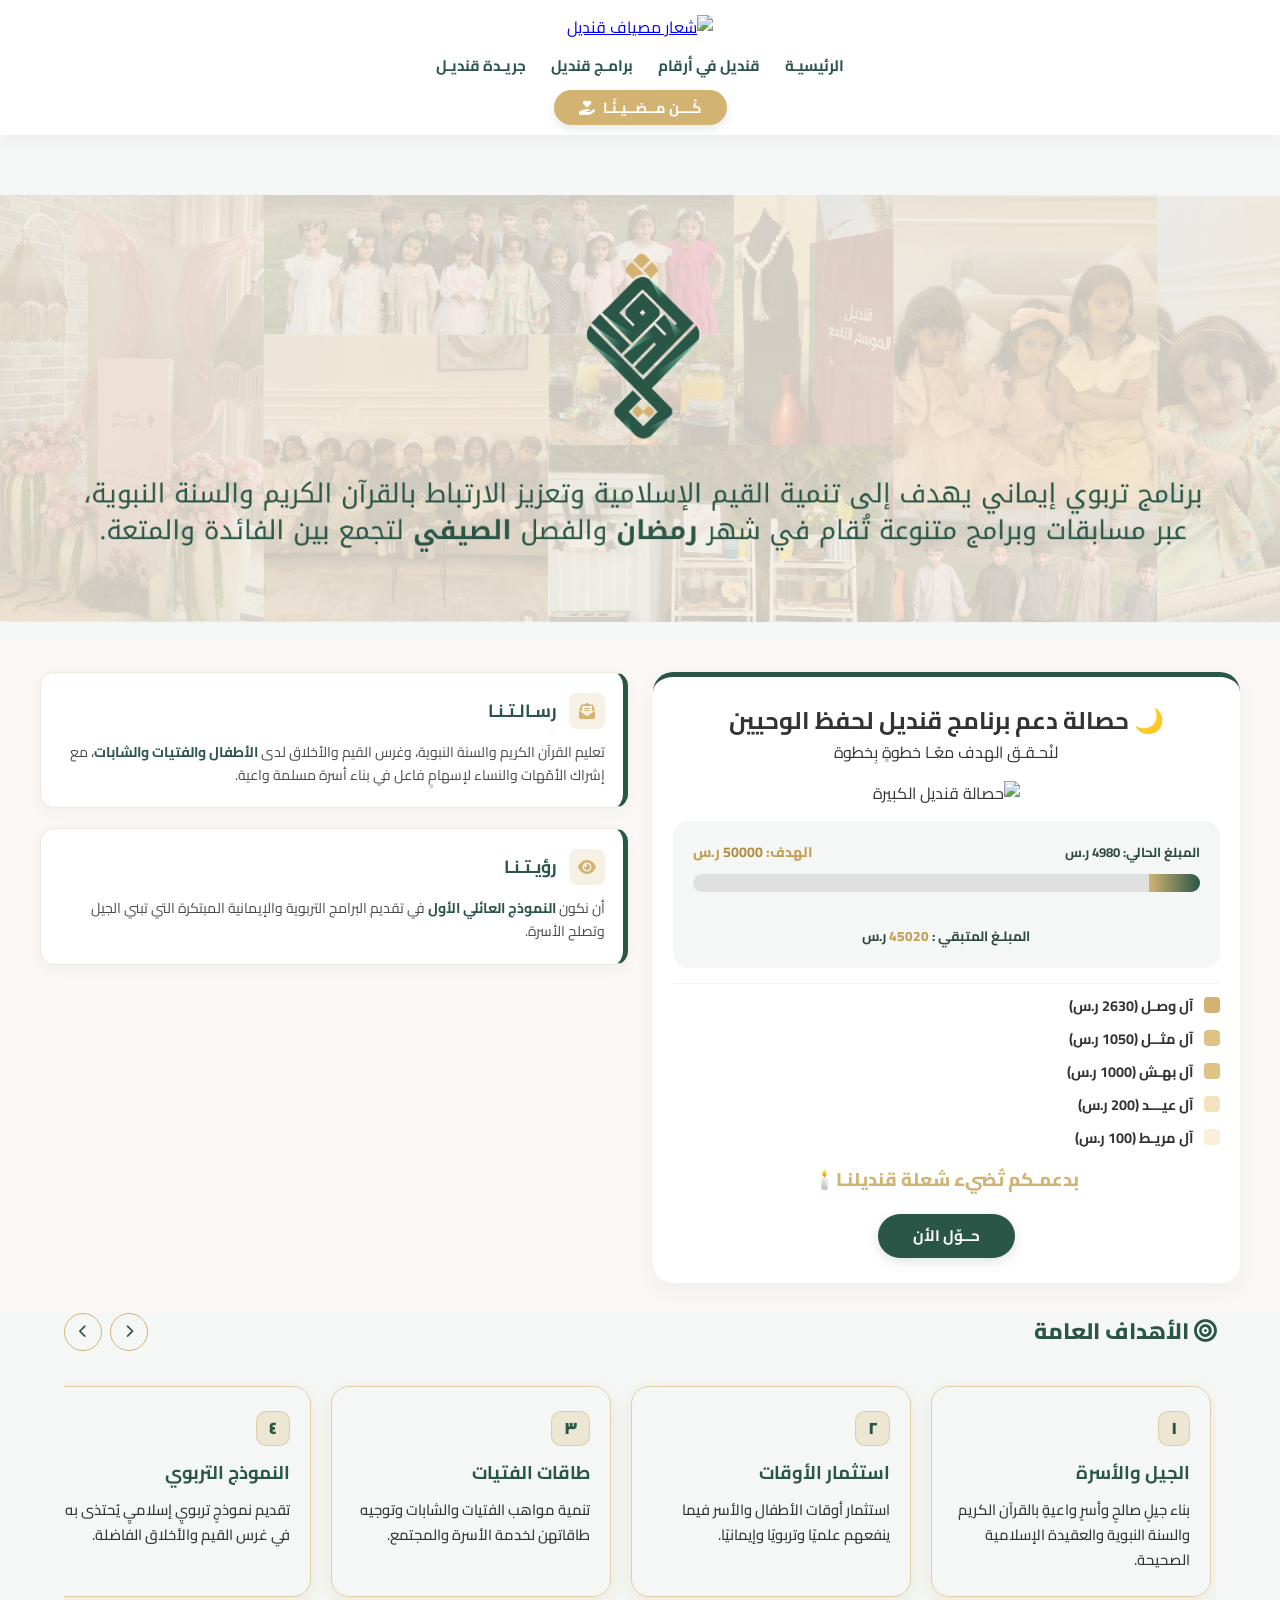
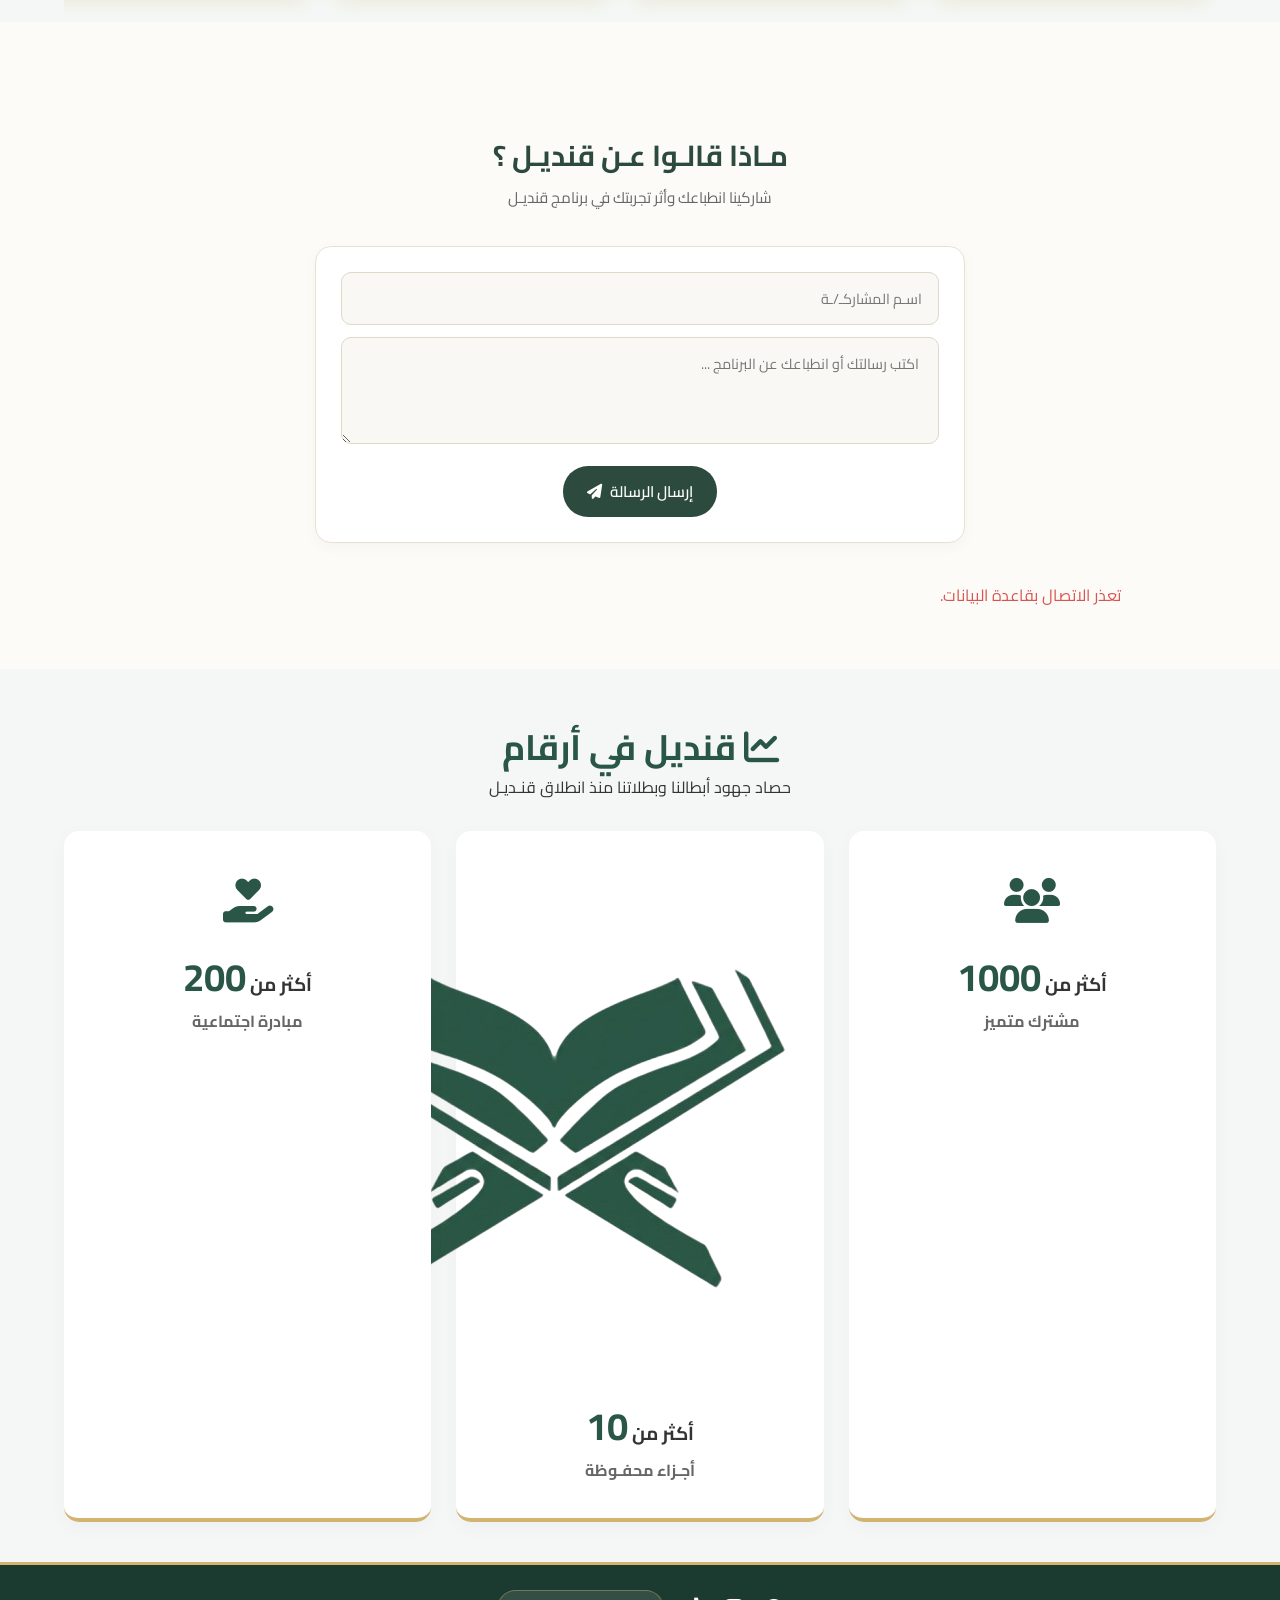
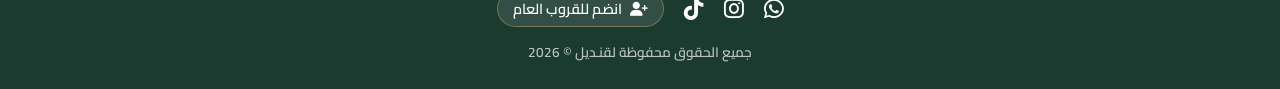
==== commit 3444b6f8: "Update index.html" ====
--- a/index.html
+++ b/index.html
@@ -130,7 +130,7 @@
                     <div class="card-icon-box">
                         <i class="fa-solid fa-envelope-open-text"></i>
                     </div>
-                    <h3>رسالتنا</h3>
+                    <h3>رسـالـتـنـا</h3>
                 </div>
                 <p>
                     تعليم القرآن الكريم والسنة النبوية، وغرس القيم والأخلاق لدى <strong>الأطفال والفتيات والشابات</strong>، مع إشراك الأمّهات والنساء لإسهامٍ فاعل في بناء أسرة مسلمة واعية.
@@ -143,7 +143,7 @@
                     <div class="card-icon-box">
                         <i class="fa-solid fa-eye"></i>
                     </div>
-                    <h3>رؤيتنا</h3>
+                    <h3>رؤيـتـنـا</h3>
                 </div>
                 <p>
                     أن نكون <strong>النموذج العائلي الأول</strong> في تقديم البرامج التربوية والإيمانية المبتكرة التي تبني الجيل وتصلح الأسرة.
--- a/styleq.css
+++ b/styleq.css
@@ -169,88 +169,6 @@
         width: 80% !important; /* يأخذ مساحة مناسبة ومريحة للضغط بالإصبع على الجوال */
     }
 }
-/* ==========================================
-   إلغاء الخلفية الزيتية وفرض الكروت البيضاء أفقياً
-   ========================================== */
-
-/* السيكشن الخارجي باللون البيج الفاتح بدون أي خلفية زيتية */
-.clean-about-section,
-#about-qandeel {
-    background-color: #faf7f5 !important;
-    background: #faf7f5 !important;
-    padding: 20px 10px !important;
-    width: 100% !important;
-    box-sizing: border-box !important;
-}
-
-/* الحاوية الأفقية للمربعين */
-.side-by-side-wrapper {
-    display: grid !important;
-    grid-template-columns: 1fr 1fr !important; /* فرض عمودين أفقياً */
-    gap: 10px !important;
-    width: 100% !important;
-    background: transparent !important;
-    padding: 0 !important;
-    margin: 0 !important;
-    box-sizing: border-box !important;
-}
-
-/* المربع الأبيض */
-.side-by-side-wrapper .white-card {
-    background-color: #ffffff !important;
-    background: #ffffff !important;
-    border-radius: 12px !important;
-    padding: 12px 10px !important;
-    border: 1px solid #efe8dd !important;
-    border-right: 4px solid #2a5647 !important; /* الخط الزيتي الجانبي فقط */
-    box-shadow: 0 3px 10px rgba(0, 0, 0, 0.04) !important;
-    box-sizing: border-box !important;
-    margin: 0 !important;
-    width: 100% !important;
-}
-
-/* الترويسة والأيقونة والعنوان */
-.side-by-side-wrapper .card-header-inline {
-    display: flex !important;
-    align-items: center !important;
-    gap: 6px !important;
-    margin-bottom: 6px !important;
-}
-
-.side-by-side-wrapper .card-icon-box {
-    width: 28px !important;
-    height: 28px !important;
-    background-color: rgba(210, 179, 114, 0.18) !important;
-    color: #d2b372 !important;
-    border-radius: 6px !important;
-    display: flex !important;
-    align-items: center !important;
-    justify-content: center !important;
-    font-size: 0.8rem !important;
-    flex-shrink: 0 !important;
-}
-
-.side-by-side-wrapper .white-card h3 {
-    font-family: 'Cairo', sans-serif !important;
-    font-size: 0.88rem !important;
-    color: #2a5647 !important;
-    font-weight: 700 !important;
-    margin: 0 !important;
-}
-
-.side-by-side-wrapper .white-card p {
-    font-family: 'Cairo', sans-serif !important;
-    font-size: 0.72rem !important;
-    color: #4a4a4a !important;
-    line-height: 1.45 !important;
-    margin: 0 !important;
-    text-align: right !important;
-}
-
-.side-by-side-wrapper .white-card p strong {
-    color: #2a5647 !important;
-}
-
 /* ------------------------------------------
    3. رأس قسم الأهداف والأسهم
    ------------------------------------------ */
@@ -754,67 +672,6 @@
     background-color: var(--accent-color);
     color: var(--primary-color);
 }
-
-/* =======================================================
-   4. لوحة التحكم الإحصائية (Dashboard Section)
-   ======================================================= */
-.dashboard-section {
-    padding: 40px 0;
-}
-
-.dashboard-grid {
-    display: grid;
-    grid-template-columns: 35% 62%;
-    gap: 3%;
-    align-items: start;
-}
-
-.section-title-box h2 {
-    color: var(--primary-color);
-    font-size: 1.8rem;
-    margin-bottom: 5px;
-    font-weight: 700;
-}
-
-.stat-icon .quran-custom-icon {
-    width: 55px;
-    height: 60px;
-    object-fit: contain;
-    display: inline-block;
-    vertical-align: middle;
-}
-
-.section-title-box p {
-    color: #666;
-    font-size: 0.95rem;
-    margin-bottom: 20px;
-}
-
-/* بوكس الحصالة */
-.right-column-box {
-    background-color: var(--white);
-    padding: 30px 20px;
-    border-radius: 20px;
-    box-shadow: 0 8px 25px rgba(0,0,0,0.04);
-    border-top: 5px solid var(--accent-color);
-    text-align: center;
-}
-
-.money-box-img-container {
-    margin: 20px 0;
-}
-
-.money-box-large-img {
-    max-width: 43%;
-    height: auto;
-    animation: pulse 2.5s infinite alternate;
-}
-
-@keyframes pulse {
-    0% { transform: scale(1); }
-    100% { transform: scale(1.04); }
-}
-
 /* =======================================================
    5. بوكس العداد ودليل ألوان العوائل الجديد
    ======================================================= */
@@ -894,6 +751,152 @@
     font-weight: 700;
     margin-top: 15px;
     text-align: center;
+}
+/* =======================================================
+   التعديل الشامل والنهائي للـ Dashboard (ثبات تام + توسيط الحصالة للجوال)
+   ======================================================= */
+.dashboard-section {
+    padding: 30px 15px !important;
+    background-color: #faf7f5 !important;
+    width: 100% !important;
+    box-sizing: border-box !important;
+    overflow-x: hidden !important; /* لمنع أي حركة أفقية مزعجة للشاشة */
+}
+
+/* شبكة اللابتوب: الحصالة يمين والكروت يسار وبمقاسات متساوية */
+.dashboard-grid {
+    display: grid !important;
+    grid-template-columns: 1fr 1fr !important;
+    gap: 25px !important;
+    align-items: start !important;
+    max-width: 1200px !important;
+    margin: 0 auto !important;
+    width: 100% !important;
+    box-sizing: border-box !important;
+}
+
+/* 1. بوكس الحصالة */
+.right-column-box {
+    background-color: #ffffff !important;
+    padding: 25px 20px !important;
+    border-radius: 20px !important;
+    box-shadow: 0 8px 25px rgba(0,0,0,0.04) !important;
+    border-top: 5px solid #2a5647 !important;
+    text-align: center !important;
+    width: 100% !important;
+    box-sizing: border-box !important;
+}
+
+/* حاوية صورة الحصالة لتكون بالمنتصف تماماً وفي كل الأجهزة */
+.money-box-img-container {
+    display: flex !important;
+    justify-content: center !important;
+    align-items: center !important;
+    width: 100% !important;
+    margin: 15px 0 !important;
+}
+
+.money-box-large-img {
+    max-width: 50% !important;
+    height: auto !important;
+    display: block !important;
+    margin: 0 auto !important;
+    animation: pulse 2.5s infinite alternate;
+}
+
+@keyframes pulse {
+    0% { transform: scale(1); }
+    100% { transform: scale(1.04); }
+}
+
+/* 2. عمود الكروت (الرسالة والرؤية) */
+.hero-info-side {
+    display: flex !important;
+    flex-direction: column !important;
+    gap: 20px !important;
+    width: 100% !important;
+    box-sizing: border-box !important;
+}
+
+/* تنسيق كروت الرسالة والرؤية */
+.hero-info-side .white-card {
+    background: #ffffff !important;
+    border-radius: 14px !important;
+    padding: 20px 18px !important;
+    border: 1px solid #efe8dd !important;
+    border-right: 5px solid #2a5647 !important;
+    box-shadow: 0 4px 15px rgba(42, 86, 71, 0.04) !important;
+    width: 100% !important;
+    box-sizing: border-box !important;
+    text-align: right !important;
+}
+
+/* ضبط الترويسة لتصبح الأيقونة يمين والعنوان بعدها مباشرة باتجاه اليمين */
+.hero-info-side .card-header-inline {
+    display: flex !important;
+    align-items: center !important;
+    gap: 12px !important;
+    margin-bottom: 12px !important;
+    flex-direction: row !important; /* الأيقونة أولاً من جهة اليمين */
+    justify-content: flex-start !important; /* البدء من اليمين تماماً */
+    width: 100% !important;
+}
+.hero-info-side .card-icon-box {
+    width: 36px !important;
+    height: 36px !important;
+    background-color: rgba(210, 179, 114, 0.18) !important;
+    color: #d2b372 !important;
+    border-radius: 8px !important;
+    display: flex !important;
+    align-items: center !important;
+    justify-content: center !important;
+    font-size: 1rem !important;
+    flex-shrink: 0 !important;
+}
+
+.hero-info-side h3 {
+    font-family: 'Cairo', sans-serif !important;
+    font-size: 1.1rem !important;
+    color: #2a5647 !important;
+    font-weight: 700 !important;
+    margin: 0 !important;
+    text-align: right !important;
+}
+
+.hero-info-side p {
+    font-family: 'Cairo', sans-serif !important;
+    font-size: 0.88rem !important;
+    color: #4a4a4a !important;
+    line-height: 1.65 !important;
+    margin: 0 !important;
+    text-align: right !important;
+}
+
+.hero-info-side p strong {
+    color: #2a5647 !important;
+}
+
+/* =======================================================
+   تجاوب الجوال (منع التمرير الأفقي + توسيط الحصالة 100%)
+   ======================================================= */
+@media (max-width: 992px) {
+    .dashboard-grid {
+        grid-template-columns: 1fr !important; /* تحويلها لعمود واحد فوق بعض */
+        gap: 20px !important;
+        width: 100% !important;
+        padding: 0 !important;
+        margin: 0 auto !important;
+    }
+
+    .right-column-box {
+        width: 100% !important;
+        margin: 0 auto !important;
+        box-sizing: border-box !important;
+    }
+
+    .money-box-large-img {
+        max-width: 60% !important; /* حجم متناسق ومريح جداً للجوال */
+    }
 }
 
 /* =======================================================
